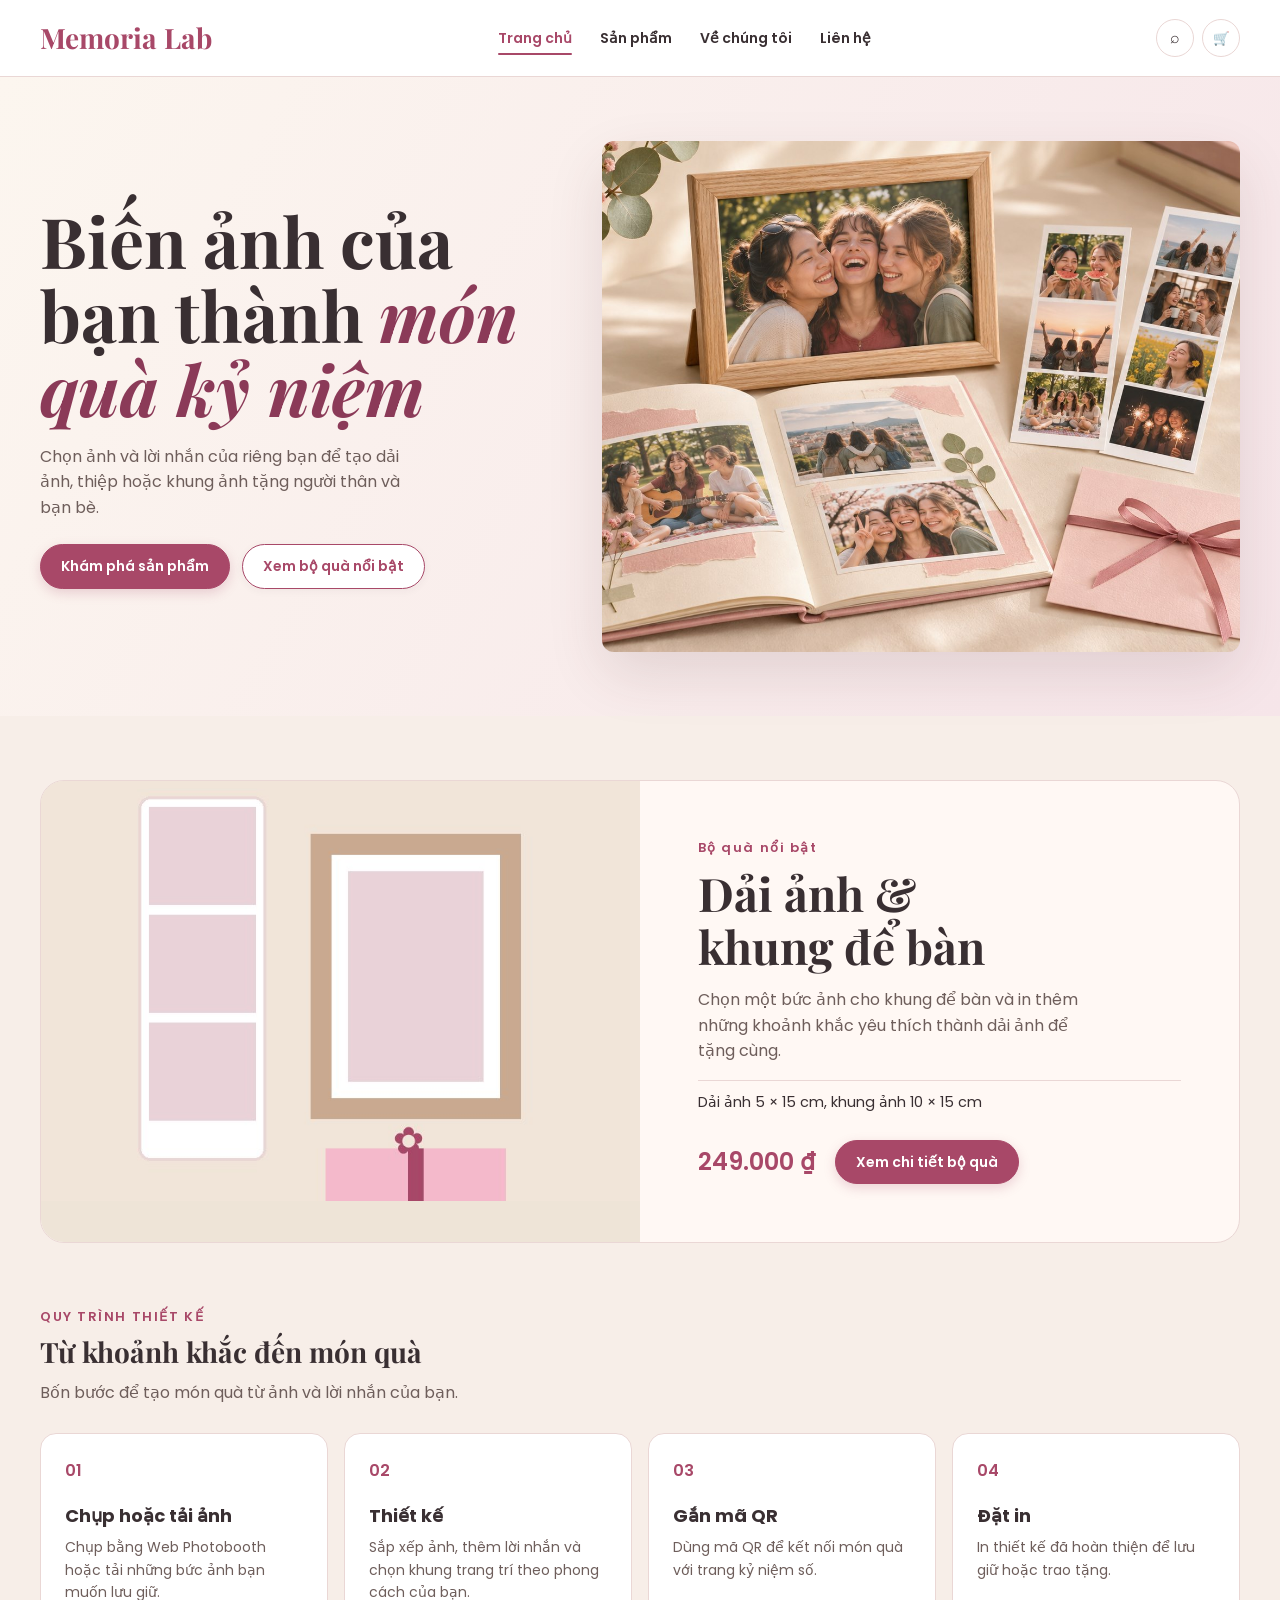
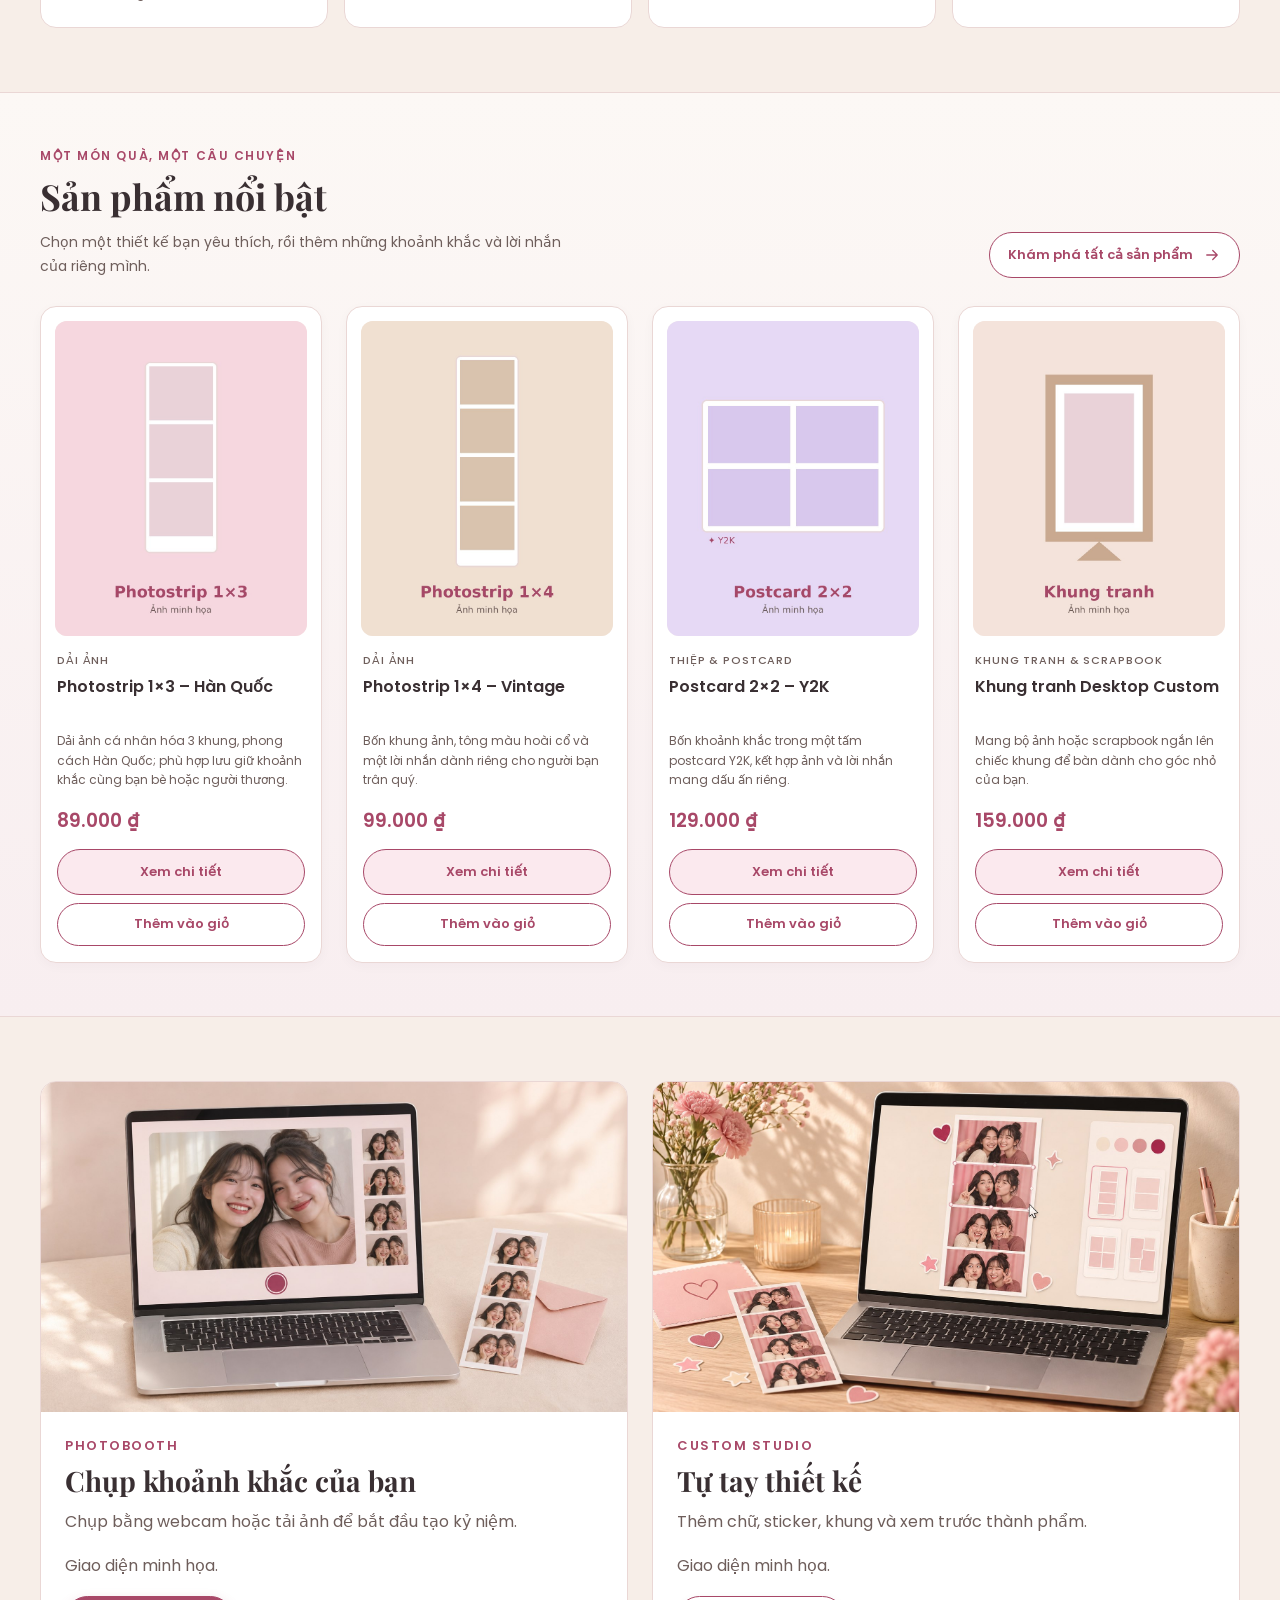
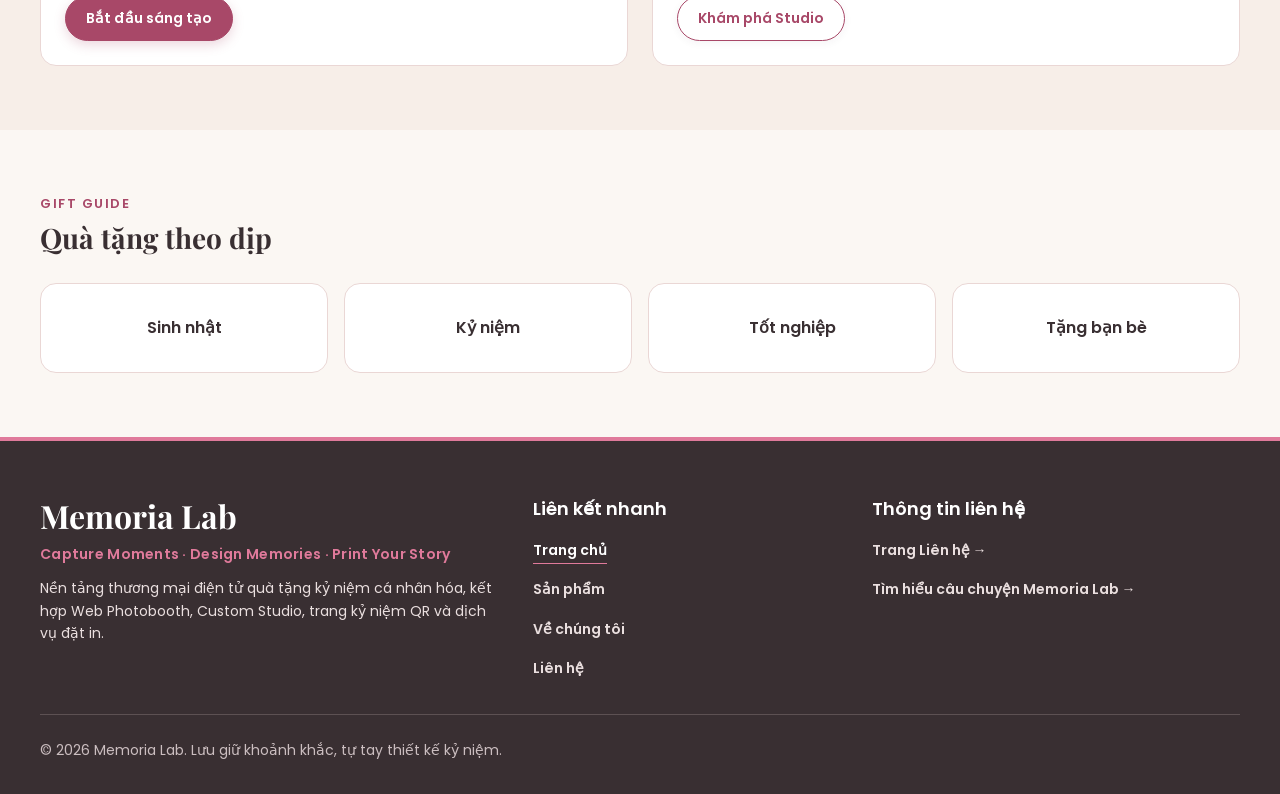
==== index.html @ 29ed0a40 "Cải tiến banner Trang chủ và giới thiệu bộ quà nổi bật" ====
<!DOCTYPE html>
<html lang="vi">
<head>
  <meta charset="UTF-8">
  <meta name="viewport" content="width=device-width, initial-scale=1.0">
  <title>Memoria Lab – Trang chủ</title>
  <link rel="stylesheet" href="css/style.css">
  <link rel="stylesheet" href="css/home.css">
  <script src="js/products.js" defer></script>
  <script src="js/cart.js" defer></script>
  <script src="js/cart-storage.js" defer></script>
  <script src="js/cart-ui.js" defer></script>
  <script src="js/render-products.js" defer></script>
</head>
<body>

  <!-- HEADER DÙNG CHUNG CHO 4 TRANG -->
  <header class="site-header">
    <div class="container site-header__inner">
      <a class="brand" href="index.html" aria-label="Memoria Lab - Trang chủ">
        <span class="brand__name">Memoria Lab</span>
      </a>

      <nav class="site-nav" aria-label="Điều hướng chính">
        <a class="nav-link nav-link--active" href="index.html">Trang chủ</a>
        <a class="nav-link" href="products.html">Sản phẩm</a>
        <a class="nav-link" href="about.html">Về chúng tôi</a>
        <a class="nav-link" href="contact.html">Liên hệ</a>
      </nav>

      <div class="header-actions" aria-label="Tiện ích">
        <a class="icon-button"
   href="products.html#product-search"
   aria-label="Tìm kiếm sản phẩm">⌕</a>
        <button class="icon-button" type="button" aria-label="Giỏ hàng">🛒</button>
      </div>
    </div>
  </header>

  <main>
    <!-- HERO -->
    <section class="hero home-hero" aria-labelledby="home-title">
      <div class="container hero__grid">
        <div class="hero__content">
          <h1 id="home-title">Biến ảnh của bạn thành <em>món quà kỷ niệm</em></h1>
          <p class="hero__text">
            Chọn ảnh và lời nhắn của riêng bạn để tạo dải ảnh, thiệp hoặc
            khung ảnh tặng người thân và bạn bè.
          </p>
          <div class="hero__actions">
            <a class="btn btn--primary" href="products.html">Khám phá sản phẩm</a>
            <a class="btn btn--secondary" href="#bo-qua-noi-bat">Xem bộ quà nổi bật</a>
          </div>
        </div>

        <div class="hero__image">
          <img
            class="home-hero-photo"
            src="images/hero-memoria.jpg"
            alt="Khung ảnh để bàn, dải ảnh và scrapbook lưu lại những khoảnh khắc cùng bạn bè"
            width="1672"
            height="941"
            fetchpriority="high"
            decoding="async"
          >
        </div>
      </div>
    </section>

    <section class="container home-spotlight" id="bo-qua-noi-bat"
             aria-labelledby="home-spotlight-title" data-spotlight-product="8">
      <div class="home-spotlight__content">
        <p class="eyebrow">Bộ quà nổi bật</p>
        <h2 id="home-spotlight-title">Dải ảnh &amp; khung để bàn</h2>
        <p class="home-spotlight__description">Chọn một bức ảnh cho khung để bàn và in thêm những khoảnh khắc yêu thích thành dải ảnh để tặng cùng.</p>
        <p class="home-spotlight__spec" data-spotlight-spec hidden></p>
        <div class="home-spotlight__actions">
          <p class="home-spotlight__price" data-spotlight-price hidden></p>
          <a class="btn btn--primary" href="product-detail.html?id=8">Xem chi tiết bộ quà</a>
        </div>
      </div>
      <div class="home-spotlight__visual">
        <img src="images/products/product-08.jpg" width="800" height="1000"
             alt="Minh họa bộ quà gồm một dải ảnh dọc và một khung ảnh để bàn"
             loading="lazy" decoding="async">
      </div>
    </section>

    <!-- HOW IT WORKS -->
    <section class="section" id="how-it-works">
      <div class="container">
        <div class="section-heading">
          <p class="eyebrow">QUY TRÌNH THIẾT KẾ</p>
          <h2>Từ khoảnh khắc đến món quà</h2>
          <p>Bốn bước để tạo món quà từ ảnh và lời nhắn của bạn.</p>
        </div>

        <div class="steps-grid">
          <article class="step-card">
            <span class="step-card__number">01</span>
            <h3>Chụp hoặc tải ảnh</h3>
            <p>Chụp bằng Web Photobooth hoặc tải những bức ảnh bạn muốn lưu giữ.</p>
          </article>
          <article class="step-card">
            <span class="step-card__number">02</span>
            <h3>Thiết kế</h3>
            <p>Sắp xếp ảnh, thêm lời nhắn và chọn khung trang trí theo phong cách của bạn.</p>
          </article>
          <article class="step-card">
            <span class="step-card__number">03</span>
            <h3>Gắn mã QR</h3>
            <p>Dùng mã QR để kết nối món quà với trang kỷ niệm số.</p>
          </article>
          <article class="step-card">
            <span class="step-card__number">04</span>
            <h3>Đặt in</h3>
            <p>In thiết kế đã hoàn thiện để lưu giữ hoặc trao tặng.</p>
          </article>
        </div>
      </div>
    </section>

    <!-- THUY: BAT DAU KHU VUC SAN PHAM NOI BAT -->
    <section class="section section--soft featured-products" id="featured-products"
             aria-labelledby="featured-products-title">
      <div class="container">
        <div class="featured-products__heading">
          <div class="featured-products__intro">
            <p class="featured-products__eyebrow">Một món quà, một câu chuyện</p>
            <h2 class="featured-products__title" id="featured-products-title">Sản phẩm nổi bật</h2>
            <p class="featured-products__description">
              Chọn một thiết kế bạn yêu thích, rồi thêm những khoảnh khắc
              và lời nhắn của riêng mình.
            </p>
          </div>
          <a class="featured-products__all" href="products.html">
            <span>Khám phá tất cả sản phẩm</span>
            <svg class="featured-products__arrow" width="18" height="18" viewBox="0 0 24 24" fill="none" aria-hidden="true" focusable="false">
                  <path d="M5 12h14m-6-6 6 6-6 6" stroke="currentColor" stroke-width="1.7" stroke-linecap="round" stroke-linejoin="round"></path>
                </svg>
          </a>
        </div>

        <div class="product-grid product-grid--featured featured-products__grid"
             id="featured-product-list" aria-live="polite">
          <p class="product-render-message">Đang tải sản phẩm nổi bật…</p>
        </div>
      </div>
    </section>
    <!-- THUY: KET THUC KHU VUC SAN PHAM NOI BAT -->

    <!-- PHOTOBOOTH / CUSTOM STUDIO -->
    <section class="section">
      <div class="container explore-grid">
        <article class="explore-card">
          <div class="explore-card__image">
  <img
    class="home-explore-photo"
    src="images/photobooth-preview.jpg"
    alt="Minh họa trải nghiệm chụp ảnh Photobooth"
    width="1600"
    height="900"
    loading="lazy"
    decoding="async"
  >
</div>
          <div class="explore-card__content">
            <p class="eyebrow">PHOTOBOOTH</p>
            <h2>Chụp khoảnh khắc của bạn</h2>
            <p>Chụp bằng webcam hoặc tải ảnh để bắt đầu tạo kỷ niệm.</p>
            <p>Giao diện minh họa.</p>
            <a class="btn btn--primary" aria-disabled="true">Bắt đầu sáng tạo</a>
          </div>
        </article>

        <article class="explore-card">
          <div class="explore-card__image">
  <img
    class="home-explore-photo"
    src="images/studio-preview.jpg"
    alt="Minh họa thiết kế quà tặng trong Custom Studio"
    width="1600"
    height="900"
    loading="lazy"
    decoding="async"
  >
</div>
          <div class="explore-card__content">
            <p class="eyebrow">CUSTOM STUDIO</p>
            <h2>Tự tay thiết kế</h2>
            <p>Thêm chữ, sticker, khung và xem trước thành phẩm.</p>
            <p>Giao diện minh họa.</p>
            <a class="btn btn--secondary" aria-disabled="true">Khám phá Studio</a>
          </div>
        </article>
      </div>
    </section>

    <!-- QUÀ TẶNG THEO DỊP -->
    <section class="section section--soft">
      <div class="container">
        <div class="section-heading">
          <p class="eyebrow">GIFT GUIDE</p>
          <h2>Quà tặng theo dịp</h2>
        </div>
        <div class="occasion-grid">
          <a class="occasion-card" href="products.html">Sinh nhật</a>
          <a class="occasion-card" href="products.html">Kỷ niệm</a>
          <a class="occasion-card" href="products.html">Tốt nghiệp</a>
          <a class="occasion-card" href="products.html">Tặng bạn bè</a>
        </div>
      </div>
    </section>
  </main>

  <!-- FOOTER DO YẾN HOÀN THIỆN THEO ĐÚNG MỤC 2.4, 3.1, 3.5 & 4 TRONG ĐẶC TẢ PDF -->
  <footer class="site-footer">
    <div class="container">
      <!-- Bố cục 3 cột trên Desktop -> 2 cột trên Tablet -> 1 cột xếp dọc trên Mobile -->
      <div class="site-footer__inner">
        <!-- Nhóm 1: Logo (về index.html), Tagline & Giới thiệu ngắn -->
        <div class="site-footer__brand">
          <a class="brand brand--footer" href="index.html" aria-label="Memoria Lab - Quay về trang chủ">
            Memoria Lab
          </a>
          <p class="site-footer__tagline">
            Capture Moments · Design Memories · Print Your Story
          </p>
          <p class="site-footer__desc">
            Nền tảng thương mại điện tử quà tặng kỷ niệm cá nhân hóa, kết hợp
            Web Photobooth, Custom Studio, trang kỷ niệm QR và dịch vụ đặt in.
          </p>
        </div>

        <!-- Nhóm 2: Liên kết nhanh (Mục 2.4, 3.1 & 3.5: trỏ đúng 4 file HTML trong repository) -->
        <div class="site-footer__nav">
          <h3 class="site-footer__title">Liên kết nhanh</h3>
          <nav class="footer-links" aria-label="Liên kết chân trang">
            <a class="footer-link footer-link--active" href="index.html">Trang chủ</a>
            <a class="footer-link" href="products.html">Sản phẩm</a>
            <a class="footer-link" href="about.html">Về chúng tôi</a>
            <a class="footer-link" href="contact.html">Liên hệ</a>
          </nav>
        </div>

        <!-- Nhóm 3: Thông tin liên hệ & Mạng xã hội (Mục 2.4 & 3.4: chỉ điền sau khi nhóm xác nhận) -->
        <div class="site-footer__contact">
          <h3 class="site-footer__title">Thông tin liên hệ</h3>
          <a class="footer-link" href="contact.html">Trang Liên hệ →</a>
          <div class="footer-meta">
            <a class="footer-link" href="about.html">Tìm hiểu câu chuyện Memoria Lab →</a>
          </div>
        </div>
      </div>

      <!-- Dòng bản quyền dưới cùng -->
      <div class="site-footer__bottom">
        <p class="site-footer__copyright">
          © 2026 Memoria Lab. Lưu giữ khoảnh khắc, tự tay thiết kế kỷ niệm.
        </p>
      </div>
    </div>
  </footer>

</body>
</html>
---- css/style.css ----
@import url('https://fonts.googleapis.com/css2?family=Playfair+Display:wght@600;700&family=Poppins:wght@400;500;600&display=swap');

:root {
  --primary: #E07A9B;
  --accent: #A84868;
  --lavender: #C6A5E8;
  --background: #F7EEE8;
  --surface: #FFFFFF;
  --text: #392F32;
  --muted: #6E5E5B;
  --border: #EAD7D5;
  --radius-card: 16px;
  --radius-image: 12px;
  --radius-button: 999px;
}

* {
  box-sizing: border-box;
}

html {
  scroll-behavior: smooth;
}

body {
  margin: 0;
  color: var(--text);
  background: var(--background);
  font-family: "Poppins", Arial, sans-serif;
  line-height: 1.6;
}

img {
  max-width: 100%;
  display: block;
}

a {
  color: inherit;
  text-decoration: none;
}

button,
a {
  -webkit-tap-highlight-color: transparent;
}

.container {
  width: min(1200px, calc(100% - 64px));
  margin-inline: auto;
}

/* HEADER */
.site-header {
  background: var(--surface);
  border-bottom: 1px solid var(--border);
  position: sticky;
  top: 0;
  z-index: 10;
}

.site-header__inner {
  min-height: 76px;
  display: flex;
  align-items: center;
  justify-content: space-between;
  gap: 24px;
}

.brand {
  font-family: "Playfair Display", Georgia, serif;
  font-size: 28px;
  font-weight: 700;
  color: var(--accent);
  white-space: nowrap;
}

.site-nav {
  display: flex;
  align-items: center;
  gap: 28px;
}

.nav-link {
  font-size: 14px;
  font-weight: 600;
  color: var(--text);
  transition: color .2s ease;
}

.nav-link:hover,
.nav-link--active {
  color: var(--accent);
}

.nav-link:focus-visible,
.text-link:focus-visible,
.btn:focus-visible {
  outline: 3px solid var(--lavender);
  outline-offset: 3px;
}

.header-actions {
  display: flex;
  gap: 8px;
}

.icon-button {
  width: 38px;
  height: 38px;
  border: 1px solid var(--border);
  border-radius: 50%;
  background: var(--surface);
  cursor: pointer;
}

/* HERO */
.hero {
  padding: 64px 0;
}

.hero__grid {
  display: grid;
  grid-template-columns: minmax(0, 9fr) minmax(0, 11fr);
  align-items: center;
  gap: 32px;
}

.eyebrow {
  margin: 0 0 8px;
  color: var(--accent);
  font-size: 13px;
  font-weight: 600;
  letter-spacing: .12em;
}

h1,
h2 {
  font-family: "Playfair Display", Georgia, serif;
  color: var(--text);
  line-height: 1.15;
}

h1 {
  margin: 0 0 20px;
  font-size: 42px;
}

h2 {
  margin: 0 0 12px;
  font-size: 28px;
}

h3 {
  margin: 0;
  font-size: 18px;
  line-height: 1.35;
}

.hero__text {
  max-width: 560px;
  margin: 0 0 24px;
  color: var(--muted);
  font-size: 16px;
}

.hero__actions {
  display: flex;
  flex-wrap: wrap;
  gap: 12px;
}

.btn {
  display: inline-flex;
  align-items: center;
  justify-content: center;
  min-height: 44px;
  padding: 10px 20px;
  border-radius: var(--radius-button);
  font-size: 14px;
  font-weight: 600;
  transition: transform .2s ease, background .2s ease;
}

.btn:hover {
  transform: translateY(-1px);
}

.btn--primary {
  background: var(--primary);
  color: #fff;
}

.btn--primary:hover {
  background: var(--accent);
}

.btn--secondary {
  background: var(--surface);
  border: 1px solid var(--primary);
  color: var(--accent);
}

.hero__image {
  min-height: 390px;
}

.image-placeholder,
.explore-card__image,
.product-slot__image {
  display: flex;
  align-items: center;
  justify-content: center;
  text-align: center;
  background: #f2d9df;
  color: var(--accent);
  border-radius: var(--radius-image);
}

.image-placeholder {
  height: 100%;
  min-height: 390px;
  flex-direction: column;
  gap: 6px;
}

.image-placeholder small {
  font-size: 12px;
}

/* SECTIONS */
.section {
  padding: 64px 0;
}

.section--soft {
  background: rgba(255, 255, 255, .48);
}

.section-heading {
  margin-bottom: 28px;
}

.section-heading p:last-child {
  margin: 0;
  color: var(--muted);
}

.section-heading--row {
  display: flex;
  justify-content: space-between;
  align-items: end;
  gap: 20px;
}

.text-link {
  color: var(--accent);
  font-size: 14px;
  font-weight: 600;
}

/* HOW IT WORKS */
.steps-grid {
  display: grid;
  grid-template-columns: repeat(4, 1fr);
  gap: 16px;
}

.step-card {
  padding: 24px;
  background: var(--surface);
  border: 1px solid var(--border);
  border-radius: var(--radius-card);
}

.step-card__number {
  display: inline-block;
  margin-bottom: 20px;
  color: var(--accent);
  font-weight: 600;
}

.step-card p {
  margin: 8px 0 0;
  color: var(--muted);
  font-size: 14px;
}

/* PRODUCT PLACEHOLDERS */
.product-grid {
  display: grid;
  gap: 16px;
}

.product-grid--featured {
  grid-template-columns: repeat(4, 1fr);
}

.product-slot {
  padding: 12px;
  background: var(--surface);
  border: 1px solid var(--border);
  border-radius: var(--radius-card);
}

.product-slot__image {
  aspect-ratio: 4 / 5;
  margin-bottom: 12px;
}

.product-slot h3 {
  font-size: 16px;
  min-height: 44px;
}

.product-slot p {
  margin: 8px 0 0;
  color: var(--accent);
  font-weight: 600;
}

/* PHOTOBOOTH / STUDIO */
.explore-grid {
  display: grid;
  grid-template-columns: repeat(2, 1fr);
  gap: 24px;
}

.explore-card {
  overflow: hidden;
  background: var(--surface);
  border: 1px solid var(--border);
  border-radius: var(--radius-card);
}

.explore-card__image {
  aspect-ratio: 16 / 9;
  border-radius: 0;
}

.explore-card__content {
  padding: 24px;
}

.explore-card__content p:not(.eyebrow) {
  color: var(--muted);
  margin: 0 0 18px;
}

/* OCCASIONS */
.occasion-grid {
  display: grid;
  grid-template-columns: repeat(4, 1fr);
  gap: 16px;
}

.occasion-card {
  min-height: 90px;
  display: flex;
  align-items: center;
  justify-content: center;
  padding: 16px;
  background: var(--surface);
  border: 1px solid var(--border);
  border-radius: var(--radius-card);
  font-weight: 600;
  transition: transform .2s ease, border-color .2s ease;
}

.occasion-card:hover {
  transform: translateY(-2px);
  border-color: var(--primary);
}

/* FOOTER (PHẦN CỦA YẾN: CHỮ, KHOẢNG CÁCH, BỐ CỤC VÀ TRẠNG THÁI LIÊN KẾT) */
.site-footer {
  padding: 56px 0 32px;
  background: var(--text);
  color: #fff;
  border-top: 4px solid var(--primary);
}

.site-footer__inner {
  display: grid;
  grid-template-columns: 1.5fr 1fr 1.2fr;
  gap: 32px;
  padding-bottom: 32px;
  border-bottom: 1px solid rgba(234, 215, 213, 0.2);
}

.brand--footer {
  display: inline-block;
  color: #fff;
  font-size: 32px;
  line-height: 1.2;
  margin-bottom: 8px;
  transition: color .2s ease;
}

.brand--footer:hover {
  color: var(--primary);
}

.brand--footer:focus-visible {
  outline: 3px solid var(--lavender);
  outline-offset: 4px;
  border-radius: 4px;
}

.site-footer__tagline {
  margin: 0 0 12px;
  color: var(--primary);
  font-size: 14px;
  font-weight: 600;
  letter-spacing: 0.02em;
}

.site-footer__desc,
.site-footer__text {
  margin: 0;
  color: #eadfdf;
  font-size: 14px;
  line-height: 1.6;
}

.site-footer__title {
  margin: 0 0 16px;
  font-family: "Poppins", Arial, sans-serif;
  font-size: 18px;
  font-weight: 600;
  color: #fff;
}

.footer-links {
  display: flex;
  flex-direction: column;
  gap: 12px;
}

.footer-meta {
  margin-top: 12px;
}

.footer-link {
  display: inline-flex;
  align-items: center;
  width: fit-content;
  font-size: 14px;
  font-weight: 600;
  color: #eadfdf;
  padding: 2px 0;
  border-bottom: 1px solid transparent;
  transition: color .2s ease, transform .2s ease, border-color .2s ease;
}

.footer-link:hover {
  color: var(--primary);
  border-bottom-color: var(--primary);
  transform: translateX(4px);
}

.footer-link:active {
  color: var(--lavender);
}

.footer-link--active {
  color: #fff;
  border-bottom-color: var(--primary);
}

.footer-link:focus-visible {
  outline: 3px solid var(--lavender);
  outline-offset: 3px;
  border-radius: 4px;
}

.site-footer__bottom {
  display: flex;
  align-items: center;
  justify-content: space-between;
  flex-wrap: wrap;
  gap: 16px;
  padding-top: 24px;
}

.site-footer__copyright {
  margin: 0;
  color: #cbbec0;
  font-size: 14px;
}

.site-footer__quick {
  display: flex;
  flex-wrap: wrap;
  gap: 24px;
}

/* TABLET (768px - 1023px: Footer 2 cột theo Mục 4 PDF) */
@media (max-width: 1023px) {
  .container {
    width: min(100% - 48px, 1200px);
  }

  .site-header__inner {
    min-height: 68px;
  }

  .site-nav {
    gap: 16px;
  }

  .hero {
    padding: 48px 0;
  }

  .hero__grid {
    grid-template-columns: 1fr 1fr;
    gap: 24px;
  }

  h1 {
    font-size: 34px;
  }

  .steps-grid,
  .product-grid--featured,
  .occasion-grid {
    grid-template-columns: repeat(2, 1fr);
  }

  .section {
    padding: 48px 0;
  }

  .site-footer {
    padding: 48px 0 24px;
  }

  .site-footer__inner {
    grid-template-columns: repeat(2, 1fr);
    gap: 24px;
  }

  .site-footer__brand {
    grid-column: 1 / -1;
  }
}

/* MOBILE (<= 767px: Footer 1 cột, các nhóm xếp dọc theo Mục 4 PDF) */
@media (max-width: 767px) {
  .container {
    width: calc(100% - 32px);
  }

  .site-header__inner {
    min-height: 60px;
    flex-wrap: wrap;
    gap: 0 12px;
    padding-top: 8px;
  }

  .brand {
    font-size: 24px;
  }

  /* TH-20 (VHuy): hiện menu thành một hàng riêng dưới logo thay vì ẩn */
  .site-nav {
    order: 3;
    width: 100%;
    flex-wrap: wrap;
    justify-content: space-between;
    gap: 0 8px;
  }

  .nav-link {
    display: flex;
    align-items: center;
    min-height: 44px;
    font-size: 13px;
  }

  /* TH-20 (VHuy): header mobile cao hơn, chừa chỗ khi mở liên kết index.html#how-it-works */
  #how-it-works {
    scroll-margin-top: 100px;
  }

  .header-actions {
    margin-left: auto;
  }

  .hero {
    padding: 36px 0;
  }

  .hero__grid {
    grid-template-columns: 1fr;
  }

  .hero__content {
    order: 1;
  }

  .hero__image {
    order: 2;
    min-height: 260px;
  }

  .image-placeholder {
    min-height: 260px;
  }

  h1 {
    font-size: 28px;
  }

  h2 {
    font-size: 24px;
  }

  .hero__text {
    font-size: 14px;
  }

  .hero__actions {
    display: grid;
    grid-template-columns: 1fr;
  }

  .btn {
    width: 100%;
  }

  .section {
    padding: 36px 0;
  }

  .section-heading--row {
    align-items: start;
    flex-direction: column;
  }

  .steps-grid,
  .product-grid--featured,
  .explore-grid,
  .occasion-grid {
    grid-template-columns: 1fr;
  }

  .product-slot__image {
    aspect-ratio: 4 / 5;
  }

  .site-footer {
    padding: 32px 0 24px;
  }

  .site-footer__inner {
    grid-template-columns: 1fr;
    gap: 24px;
    padding-bottom: 24px;
  }

  .brand--footer {
    font-size: 24px;
  }

  .site-footer__title {
    font-size: 16px;
    margin-bottom: 12px;
  }

  .footer-link {
    min-height: 44px;
    font-size: 13px;
  }

  .site-footer__copyright {
    font-size: 12px;
  }

  .site-footer__bottom {
    flex-direction: column;
    align-items: flex-start;
    gap: 12px;
  }
}

/* THuy - Bo sung vao cuoi css/style.css, sau CSS nen cua nhom. */
.featured-products {
  --featured-accent: var(--accent, #a84868);
  --featured-border: var(--border, #ead7d5);
  --featured-muted: var(--muted, #6e5e5b);
  padding-block: clamp(40px, 4.2vw, 64px);
  color: var(--text, #392f32);
  background: linear-gradient(180deg, #fcf8f5 0%, #f8eef0 100%);
  border-block: 1px solid var(--featured-border);
  scroll-margin-top: 88px;
}

.featured-products .featured-products__heading {
  display: flex;
  justify-content: space-between;
  align-items: flex-end;
  gap: 24px;
  margin-bottom: 28px;
}

.featured-products .featured-products__intro {
  max-width: 640px;
  min-width: 0;
}

.featured-products .featured-products__eyebrow {
  margin: 0 0 10px;
  color: var(--featured-accent);
  font-size: 12px;
  font-weight: 600;
  letter-spacing: 0.13em;
  line-height: 1.5;
  text-transform: uppercase;
}

.featured-products .featured-products__title {
  margin: 0;
  font-family: "Playfair Display", Georgia, serif;
  font-size: clamp(28px, 2.8vw, 40px);
  line-height: 1.22;
  overflow-wrap: anywhere;
}

.featured-products .featured-products__description {
  max-width: 58ch;
  margin: 12px 0 0;
  color: var(--featured-muted);
  font-size: 14px;
  line-height: 1.7;
}

.featured-products .featured-products__all {
  display: inline-flex;
  flex-shrink: 0;
  align-items: center;
  justify-content: center;
  gap: 10px;
  min-height: 46px;
  padding: 10px 18px;
  border: 1px solid var(--featured-border);
  border-radius: var(--radius-button, 999px);
  background: var(--surface, #fff);
  color: var(--featured-accent);
  font-size: 13px;
  font-weight: 600;
  text-decoration: none;
  transition: background-color 180ms ease, border-color 180ms ease;
}

.featured-products .featured-products__all:hover {
  border-color: var(--featured-accent);
  background: #fbe9ee;
}

/* Grid quan ly so cot; minmax(0, 1fr) cho phep noi dung dai xuong dong. */
.featured-products .featured-products__grid {
  display: grid;
  grid-template-columns: repeat(4, minmax(0, 1fr));
  gap: 24px;
  align-items: stretch;
}

.featured-products .product-card {
  display: flex;
  flex-direction: column;
  min-width: 0;
  padding: 14px;
  border: 1px solid var(--featured-border);
  border-radius: var(--radius-card, 16px);
  background: var(--surface, #fff);
  box-shadow: 0 3px 12px rgb(57 47 50 / 3%);
  transition: transform 200ms ease, border-color 200ms ease, box-shadow 200ms ease;
}

.featured-products .product-card:hover {
  transform: translateY(-3px);
  border-color: var(--primary, #e07a9b);
  box-shadow: 0 12px 28px rgb(57 47 50 / 9%);
}

.featured-products .product-card:focus-within {
  border-color: var(--featured-accent);
  box-shadow: 0 8px 24px rgb(57 47 50 / 8%);
}

.featured-products .product-card__img-box {
  flex-shrink: 0;
  overflow: hidden;
  aspect-ratio: 4 / 5;
  border-radius: var(--radius-image, 12px);
  background: #f7eee8;
}

.featured-products .product-card__image {
  display: block;
  width: 100%;
  height: 100%;
  object-fit: contain;
  transition: transform 240ms ease;
}

.featured-products .product-card:hover .product-card__image {
  transform: scale(1.025);
}

/* Flexbox giu gia va nut o cuoi the, khong cat ten san pham. */
.featured-products .product-card__body {
  display: flex;
  flex: 1;
  flex-direction: column;
  min-width: 0;
  padding: 16px 2px 2px;
}

.featured-products .product-card__category {
  margin: 0 0 6px;
  color: var(--featured-muted);
  font-size: 11px;
  font-weight: 500;
  letter-spacing: 0.08em;
  line-height: 1.6;
  text-transform: uppercase;
}

.featured-products .product-card__title {
  min-height: 2.8em;
  margin: 0;
  color: var(--text, #392f32);
  font-size: 16px;
  font-weight: 600;
  line-height: 1.4;
  overflow-wrap: anywhere;
}

.featured-products .product-card__summary {
  margin: 10px 0 0;
  color: var(--featured-muted);
  font-size: 12px;
  line-height: 1.65;
  overflow-wrap: anywhere;
}

.featured-products .product-card__purchase {
  margin-top: auto;
  padding-top: 18px;
}

.featured-products .product-card__price {
  margin: 0 0 14px;
  color: var(--featured-accent);
  font-size: 19px;
  font-weight: 600;
  line-height: 1.4;
  white-space: nowrap;
  font-variant-numeric: tabular-nums;
}

.featured-products .product-card__btn {
  display: flex;
  align-items: center;
  justify-content: center;
  gap: 8px;
  width: 100%;
  min-height: 46px;
  padding: 10px 12px;
  border: 1px solid var(--primary, #e07a9b);
  border-radius: var(--radius-button, 999px);
  background: #fbe9ee;
  color: var(--featured-accent);
  font-size: 13px;
  font-weight: 600;
  line-height: 1.5;
  text-align: center;
  text-decoration: none;
  overflow-wrap: anywhere;
  transition: background-color 180ms ease, color 180ms ease, border-color 180ms ease;
}

.featured-products .product-card__btn:hover {
  transform: none;
  border-color: var(--featured-accent);
  background: var(--featured-accent);
  color: #fff;
}

.featured-products .featured-products__all:focus-visible,
.featured-products .product-card__btn:focus-visible {
  outline: 3px solid var(--featured-accent);
  outline-offset: 4px;
}

.featured-products .featured-products__arrow {
  flex-shrink: 0;
  transition: transform 180ms ease;
}

.featured-products .featured-products__all:hover .featured-products__arrow,
.featured-products .product-card__btn:hover .featured-products__arrow {
  transform: translateX(3px);
}

.featured-products .featured-products__note {
  margin: 22px 0 0;
  color: var(--featured-muted);
  font-size: 12px;
  line-height: 1.6;
}

/* Moc cuon cua cac the danh sach duoc lien ket tu trang chu. */
#product-01,
#product-02,
#product-03,
#product-04 {
  scroll-margin-top: 88px;
}

@media (max-width: 1023px) {
  .featured-products .featured-products__grid {
    grid-template-columns: repeat(2, minmax(0, 1fr));
    gap: 20px;
  }

  .featured-products .featured-products__heading {
    flex-wrap: wrap;
    align-items: flex-start;
    gap: 18px;
  }
}

@media (max-width: 767px) {
  .featured-products .featured-products__grid {
    grid-template-columns: minmax(0, 1fr);
    gap: 20px;
  }

  .featured-products .featured-products__all {
    width: 100%;
  }

  .featured-products .product-card {
    padding: 14px;
  }

  .featured-products .product-card__title {
    min-height: 0;
    font-size: 17px;
  }

  .featured-products .product-card__summary {
    font-size: 13px;
  }
}

@media (prefers-reduced-motion: reduce) {
  .featured-products .product-card,
  .featured-products .product-card__image,
  .featured-products .product-card__btn,
  .featured-products .featured-products__all,
  .featured-products .featured-products__arrow {
    transition: none;
  }

  .featured-products .product-card:hover,
  .featured-products .product-card:hover .product-card__image,
  .featured-products .featured-products__all:hover .featured-products__arrow,
  .featured-products .product-card__btn:hover .featured-products__arrow {
    transform: none;
  }
}


/* ==========================================================================
   BỔ SUNG CSS CẢI THIỆN UX (ER-01, ER-02, ER-03)
   Dán vào cuối file css/style.css
   ========================================================================== */

/* --------------------------------------------------------------------------
   ER-01: MENU ĐIỀU HƯỚNG & NÚT ICON (TÌM KIẾM, GIỎ HÀNG)
   - Bổ sung gạch chân chuyển động (scaleX) cho .nav-link, không làm xê dịch bố cục
   - Bổ sung trạng thái hover, active và focus-visible rõ ràng cho .icon-button
   -------------------------------------------------------------------------- */
.nav-link {
  position: relative;
  padding-block: 6px;
  border-radius: 6px;
  transition: color 200ms ease, background-color 200ms ease;
}

.nav-link::after {
  content: "";
  position: absolute;
  left: 0;
  right: 0;
  bottom: 0;
  height: 2.5px;
  border-radius: 999px;
  background-color: var(--accent);
  transform: scaleX(0);
  transform-origin: center;
  transition: transform 220ms ease;
}

.nav-link:hover,
.nav-link:focus-visible,
.nav-link--active {
  color: var(--accent);
}

.nav-link:hover::after,
.nav-link:focus-visible::after,
.nav-link--active::after {
  transform: scaleX(1);
}

.nav-link:focus-visible {
  outline: 3px solid var(--accent);
  outline-offset: 4px;
  background-color: rgba(224, 122, 155, 0.14);
}

.icon-button {
  display: inline-flex;
  align-items: center;
  justify-content: center;
  color: var(--text);
  transition:
    background-color 200ms ease,
    border-color 200ms ease,
    color 200ms ease,
    transform 200ms ease,
    box-shadow 200ms ease;
}

.icon-button:hover {
  background-color: #fbe9ee;
  border-color: var(--accent);
  color: var(--accent);
  transform: translateY(-2px);
  box-shadow: 0 4px 12px rgba(168, 72, 104, 0.18);
}

.icon-button:active {
  transform: translateY(0);
  background-color: #f4d5df;
  box-shadow: 0 2px 6px rgba(168, 72, 104, 0.12);
}

.icon-button:focus-visible {
  outline: 3px solid var(--accent);
  outline-offset: 3px;
  background-color: #fbe9ee;
  border-color: var(--accent);
  color: var(--accent);
}

/* --------------------------------------------------------------------------
   ER-02: BANNER CHÍNH / CÁC NÚT CTA (.btn, .btn--primary, .btn--secondary)
   - Tăng độ tương phản chữ/nền chuẩn WCAG AA (>= 4.5:1)
   - Đồng bộ biên độ nâng (-2px), đổ bóng và chuyển màu rõ nét khi hover/focus
   -------------------------------------------------------------------------- */
.btn {
  border: 1.5px solid transparent;
  transition:
    background-color 220ms ease,
    border-color 220ms ease,
    color 220ms ease,
    transform 220ms ease,
    box-shadow 220ms ease;
}

.btn:hover {
  transform: translateY(-2px);
}

.btn:active {
  transform: translateY(0);
}

.btn:focus-visible {
  outline: 3px solid var(--accent);
  outline-offset: 4px;
}

/* Nút 'Khám phá sản phẩm' */
.btn--primary {
  background-color: var(--accent);
  border-color: var(--accent);
  color: #ffffff;
  box-shadow: 0 4px 12px rgba(168, 72, 104, 0.22);
}

.btn--primary:hover {
  background-color: #7d2e49;
  border-color: #7d2e49;
  color: #ffffff;
  box-shadow: 0 8px 20px rgba(125, 46, 73, 0.32);
}

.btn--primary:active {
  background-color: #66233b;
  border-color: #66233b;
  box-shadow: 0 3px 8px rgba(125, 46, 73, 0.24);
}

/* Nút 'Về Memoria Lab' */
.btn--secondary {
  background-color: var(--surface);
  border-color: var(--accent);
  color: var(--accent);
  box-shadow: 0 2px 8px rgba(57, 47, 50, 0.05);
}

.btn--secondary:hover {
  background-color: var(--accent);
  border-color: var(--accent);
  color: #ffffff;
  box-shadow: 0 8px 20px rgba(168, 72, 104, 0.26);
}

.btn--secondary:active {
  background-color: #7d2e49;
  border-color: #7d2e49;
  color: #ffffff;
}

/* --------------------------------------------------------------------------
   ER-03: NÚT & LIÊN KẾT XEM CHI TIẾT (.text-link, .product-card__btn, .featured-products__all)
   - Bổ sung hiệu ứng hover/focus nổi bật, đồng bộ với hệ thống nút CTA
   -------------------------------------------------------------------------- */
.text-link {
  position: relative;
  display: inline-flex;
  align-items: center;
  gap: 6px;
  padding-block: 4px;
  border-radius: 4px;
  color: var(--accent);
  transition: color 200ms ease, transform 200ms ease;
}

.text-link::after {
  content: "";
  position: absolute;
  left: 0;
  right: 0;
  bottom: 0;
  height: 2px;
  border-radius: 999px;
  background-color: currentColor;
  transform: scaleX(0);
  transform-origin: left;
  transition: transform 220ms ease;
}

.text-link:hover,
.text-link:focus-visible {
  color: #7d2e49;
}

.text-link:hover::after,
.text-link:focus-visible::after {
  transform: scaleX(1);
}

.text-link:focus-visible {
  outline: 3px solid var(--accent);
  outline-offset: 4px;
}

/* Nút 'Xem chi tiết sản phẩm' trong thẻ sản phẩm & nút 'Xem tất cả' */
.featured-products .product-card__btn,
.featured-products .featured-products__all {
  border: 1.5px solid var(--featured-accent);
  transition:
    background-color 200ms ease,
    border-color 200ms ease,
    color 200ms ease,
    transform 200ms ease,
    box-shadow 200ms ease;
}

.featured-products .product-card__btn:hover,
.featured-products .featured-products__all:hover {
  transform: translateY(-2px);
  background-color: var(--featured-accent);
  border-color: var(--featured-accent);
  color: #ffffff;
  box-shadow: 0 6px 16px rgba(168, 72, 104, 0.28);
}

.featured-products .product-card__btn:active,
.featured-products .featured-products__all:active {
  transform: translateY(0);
  background-color: #7d2e49;
  border-color: #7d2e49;
  color: #ffffff;
  box-shadow: 0 2px 8px rgba(125, 46, 73, 0.22);
}

.featured-products .product-card__btn:focus-visible,
.featured-products .featured-products__all:focus-visible {
  outline: 3px solid var(--text);
  outline-offset: 3px;
  background-color: var(--featured-accent);
  border-color: var(--featured-accent);
  color: #ffffff;
}

.featured-products .featured-products__all:hover .featured-products__arrow,
.featured-products .product-card__btn:hover .featured-products__arrow,
.featured-products .featured-products__all:focus-visible .featured-products__arrow,
.featured-products .product-card__btn:focus-visible .featured-products__arrow {
  transform: translateX(4px);
}

/* --------------------------------------------------------------------------
   TỐI ƯU HIỂN THỊ MOBILE & HỖ TRỢ GIẢM CHUYỂN ĐỘNG (ACCESSIBILITY)
   -------------------------------------------------------------------------- */
@media (max-width: 767px) {
  .nav-link::after {
    bottom: 6px;
  }
}

@media (prefers-reduced-motion: reduce) {
  .nav-link,
  .nav-link::after,
  .icon-button,
  .btn,
  .text-link,
  .text-link::after,
  .featured-products .product-card__btn,
  .featured-products .featured-products__all {
    transition: none;
  }

  .icon-button:hover,
  .btn:hover,
  .featured-products .product-card__btn:hover,
  .featured-products .featured-products__all:hover {
    transform: none;
  }
}
/* Ảnh banner và khu vực khám phá trên trang chủ */
.hero .hero__image {
  min-height: 0;
}

.home-hero-photo,
.home-explore-photo {
  display: block;
  width: 100%;
  height: auto;
  aspect-ratio: 16 / 9;
  object-fit: cover;
  object-position: center;
}

.home-hero-photo {
  border-radius: var(--radius-image);
}


/* Nút thêm giỏ cho các thẻ sản phẩm nổi bật được render bằng JavaScript. */
.featured-products .product-card__add-btn {
  display: flex; align-items: center; justify-content: center; width: 100%;
  min-height: 42px; margin-top: 8px; padding: 10px 12px;
  border: 1px solid var(--featured-accent, var(--accent));
  border-radius: var(--radius-button, 999px); background: var(--surface, #fff);
  color: var(--featured-accent, var(--accent)); font: inherit; font-size: 13px;
  font-weight: 600; cursor: pointer;
}
.featured-products .product-card__add-btn:hover {
  background: var(--featured-accent, var(--accent)); color: #fff;
}
.featured-products .product-card__add-btn:focus-visible {
  outline: 3px solid var(--featured-accent, var(--accent)); outline-offset: 3px;
}
.featured-products .product-card__title { overflow-wrap: anywhere; }

.product-card__image-link {
  display: block;
}

.product-card__title-link:hover,
.product-card__title-link:focus-visible {
  color: var(--accent);
  text-decoration: underline;
}

.product-card__image-link:focus-visible {
  outline: 2px solid var(--accent);
  outline-offset: 2px;
}

.product-card__cart-status {
  flex-basis: 100%;
  margin: 8px 0 0;
  color: var(--accent);
  font-size: 0.8125rem;
}

.header-actions .icon-button {
  position: relative;
}

.cart-badge {
  position: absolute;
  top: -5px;
  right: -5px;
  min-width: 19px;
  height: 19px;
  padding: 0 5px;
  border-radius: var(--radius-button);
  background-color: var(--accent);
  color: #ffffff;
  font-size: 11px;
  font-weight: 600;
  display: inline-flex;
  align-items: center;
  justify-content: center;
  line-height: 1;
  box-shadow: 0 2px 6px rgba(168, 72, 104, 0.28);
}

.cart-badge[hidden] {
  display: none !important;
}
---- css/home.css ----
.home-hero {
  padding-block: clamp(36px, 5vw, 72px);
  background: linear-gradient(120deg, #fcf6ef, #f6e5e9);
}

.home-hero .hero__grid {
  grid-template-columns: minmax(0, 4fr) minmax(0, 5fr);
  gap: clamp(24px, 4vw, 58px);
}

.home-hero h1 {
  margin-bottom: 18px;
  font-size: clamp(2.75rem, 5.45vw, 5rem);
  line-height: 1.06;
  text-wrap: balance;
}

.home-hero h1 em {
  color: #8b3a58;
  font-weight: inherit;
}

.home-hero .hero__text {
  max-width: 38ch;
}

.home-hero .hero__image {
  min-height: 0;
  aspect-ratio: 5 / 4;
  border-radius: 24px;
  background: #ecd7cd;
  box-shadow: 0 22px 55px rgba(83, 48, 45, .13);
}

.home-hero .home-hero-photo {
  width: 100%;
  height: 100%;
  object-fit: cover;
  object-position: 57% 50%;
}

.home-spotlight {
  display: grid;
  grid-template-columns: minmax(0, 1fr) minmax(0, 1fr);
  grid-template-areas: "visual content";
  margin-block: clamp(32px, 5vw, 68px) 0;
  scroll-margin-top: 124px;
  overflow: hidden;
  border: 1px solid var(--border);
  border-radius: 24px;
  background: #fff8f4;
}

.home-spotlight__content {
  grid-area: content;
  align-self: center;
  padding: clamp(26px, 4.5vw, 62px);
}

.home-spotlight h2 {
  font-size: clamp(2rem, 3.6vw, 3.5rem);
  text-wrap: balance;
}

.home-spotlight__description {
  max-width: 40ch;
  margin: 14px 0;
  color: var(--muted);
}

.home-spotlight__spec {
  margin: 16px 0 0;
  padding-block: 10px;
  border-top: 1px solid var(--border);
  font-size: .9rem;
}

.home-spotlight__actions {
  display: flex;
  align-items: center;
  flex-wrap: wrap;
  gap: 12px 20px;
  margin-top: 16px;
}

.home-spotlight__price {
  margin: 0;
  color: var(--accent);
  font-size: 1.5rem;
  font-weight: 600;
}

.home-spotlight__visual {
  grid-area: visual;
  display: grid;
  min-height: 0;
  background: #eee4d7;
}

.home-spotlight__visual img {
  width: 100%;
  height: 100%;
  max-height: 420px;
  aspect-ratio: 4 / 3;
  object-fit: cover;
  object-position: 50% 34%;
}

@media (max-width: 767px) {
  .home-hero .hero__grid,
  .home-spotlight {
    grid-template-columns: minmax(0, 1fr);
  }

  .home-hero .hero__content {
    text-align: left;
  }

  .home-hero .hero__actions {
    justify-content: flex-start;
  }

  .home-hero h1 {
    text-wrap: initial;
  }

  .home-hero .hero__image {
    aspect-ratio: 4 / 3;
  }

  .home-spotlight {
    grid-template-areas: "content" "visual";
    scroll-margin-top: 144px;
  }
}
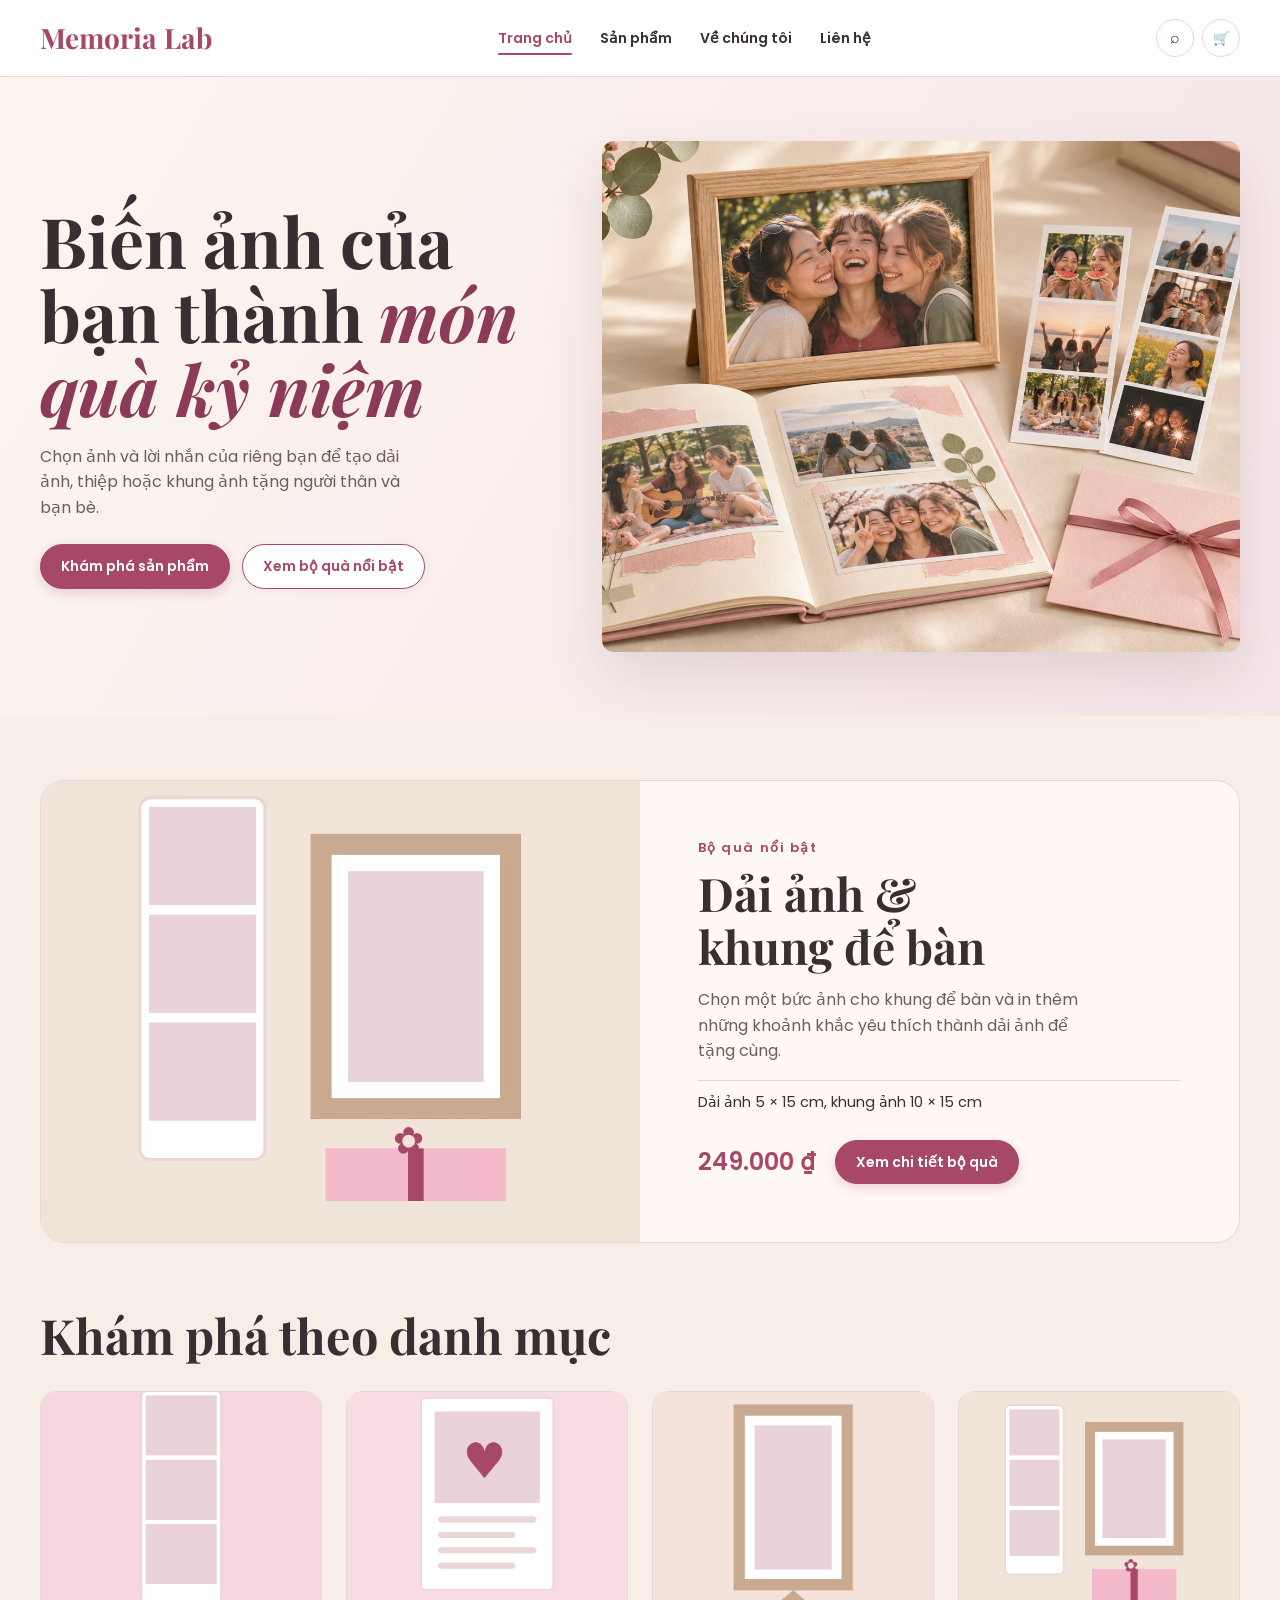
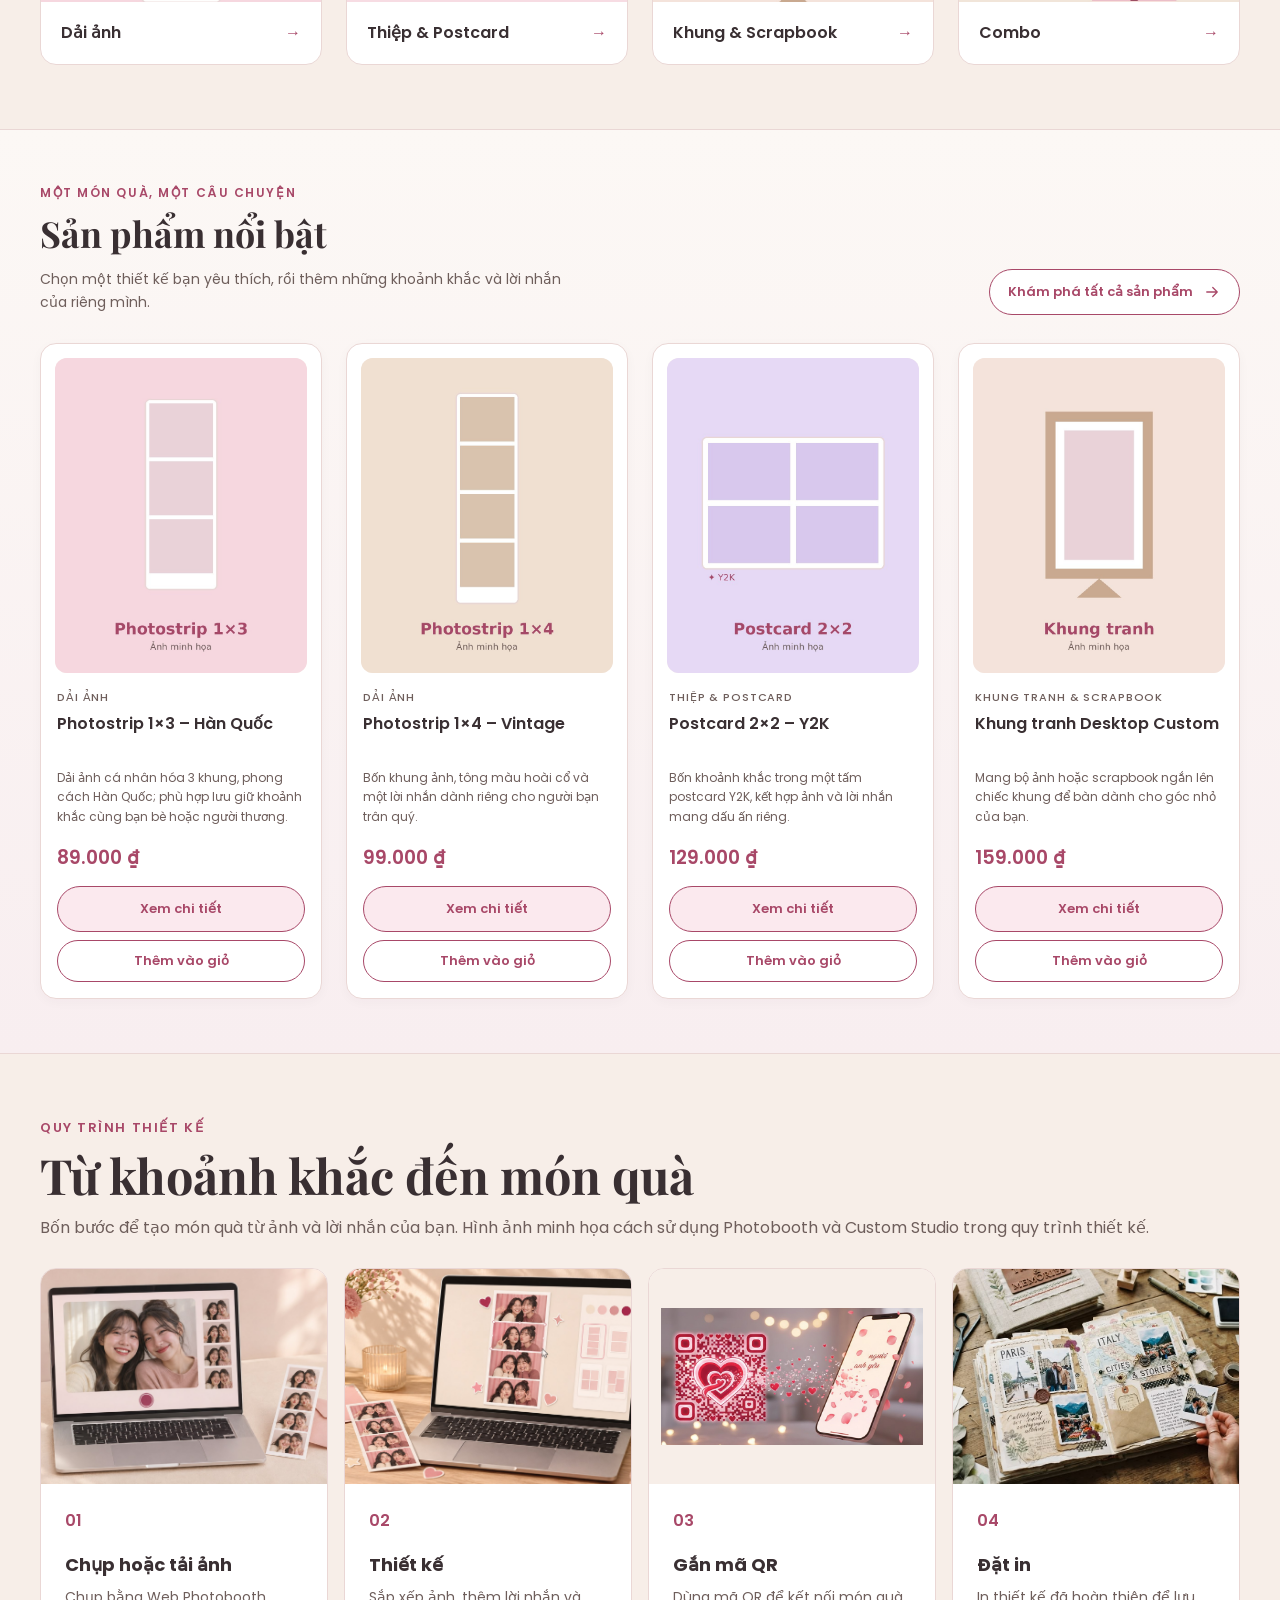
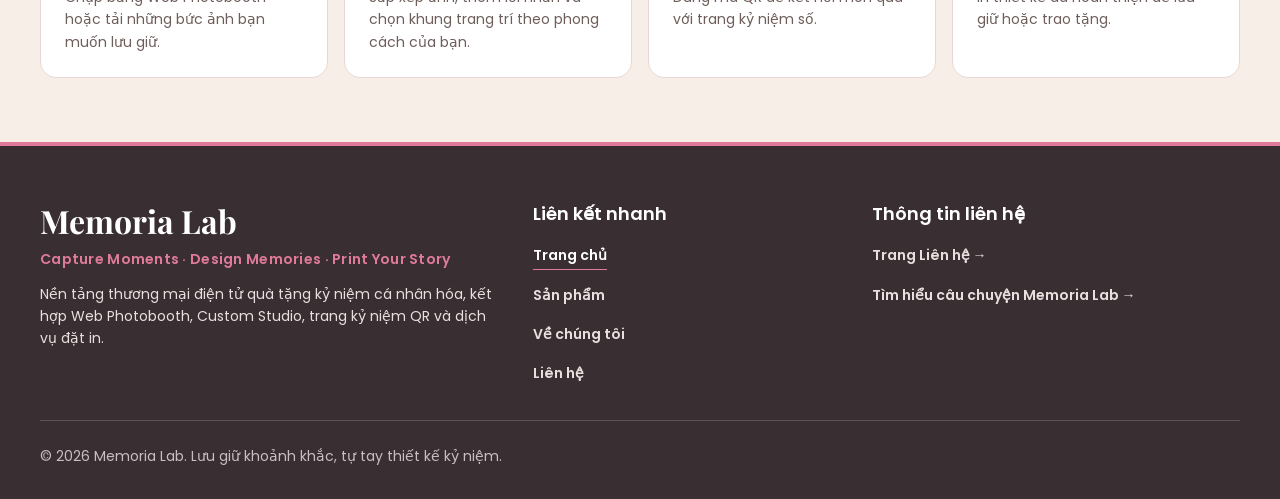
==== commit e4082d95: "Thêm danh mục trực quan và minh họa quy trình trên Trang chủ" ====
--- a/index.html
+++ b/index.html
@@ -5,7 +5,7 @@
   <meta name="viewport" content="width=device-width, initial-scale=1.0">
   <title>Memoria Lab – Trang chủ</title>
   <link rel="stylesheet" href="css/style.css">
-  <link rel="stylesheet" href="css/home.css">
+  <link rel="stylesheet" href="css/home.css?v=2">
   <script src="js/products.js" defer></script>
   <script src="js/cart.js" defer></script>
   <script src="js/cart-storage.js" defer></script>
@@ -86,36 +86,28 @@
       </div>
     </section>
 
-    <!-- HOW IT WORKS -->
-    <section class="section" id="how-it-works">
+    <section class="section home-categories" aria-labelledby="home-categories-title">
       <div class="container">
         <div class="section-heading">
-          <p class="eyebrow">QUY TRÌNH THIẾT KẾ</p>
-          <h2>Từ khoảnh khắc đến món quà</h2>
-          <p>Bốn bước để tạo món quà từ ảnh và lời nhắn của bạn.</p>
-        </div>
-
-        <div class="steps-grid">
-          <article class="step-card">
-            <span class="step-card__number">01</span>
-            <h3>Chụp hoặc tải ảnh</h3>
-            <p>Chụp bằng Web Photobooth hoặc tải những bức ảnh bạn muốn lưu giữ.</p>
-          </article>
-          <article class="step-card">
-            <span class="step-card__number">02</span>
-            <h3>Thiết kế</h3>
-            <p>Sắp xếp ảnh, thêm lời nhắn và chọn khung trang trí theo phong cách của bạn.</p>
-          </article>
-          <article class="step-card">
-            <span class="step-card__number">03</span>
-            <h3>Gắn mã QR</h3>
-            <p>Dùng mã QR để kết nối món quà với trang kỷ niệm số.</p>
-          </article>
-          <article class="step-card">
-            <span class="step-card__number">04</span>
-            <h3>Đặt in</h3>
-            <p>In thiết kế đã hoàn thiện để lưu giữ hoặc trao tặng.</p>
-          </article>
+          <h2 id="home-categories-title">Khám phá theo danh mục</h2>
+        </div>
+        <div class="home-category-grid">
+          <a class="home-category" href="products.html?category=photostrip">
+            <img src="images/products/product-01.jpg" alt="" width="800" height="1000" loading="lazy" decoding="async">
+            <span>Dải ảnh<span aria-hidden="true">→</span></span>
+          </a>
+          <a class="home-category" href="products.html?category=cards">
+            <img src="images/products/product-05.jpg" alt="" width="800" height="1000" loading="lazy" decoding="async">
+            <span>Thiệp &amp; Postcard<span aria-hidden="true">→</span></span>
+          </a>
+          <a class="home-category" href="products.html?category=frames">
+            <img src="images/products/product-04.jpg" alt="" width="800" height="1000" loading="lazy" decoding="async">
+            <span>Khung &amp; Scrapbook<span aria-hidden="true">→</span></span>
+          </a>
+          <a class="home-category" href="products.html?category=combo">
+            <img src="images/products/product-08.jpg" alt="" width="800" height="1000" loading="lazy" decoding="async">
+            <span>Combo<span aria-hidden="true">→</span></span>
+          </a>
         </div>
       </div>
     </section>
@@ -149,68 +141,52 @@
     </section>
     <!-- THUY: KET THUC KHU VUC SAN PHAM NOI BAT -->
 
-    <!-- PHOTOBOOTH / CUSTOM STUDIO -->
-    <section class="section">
-      <div class="container explore-grid">
-        <article class="explore-card">
-          <div class="explore-card__image">
-  <img
-    class="home-explore-photo"
-    src="images/photobooth-preview.jpg"
-    alt="Minh họa trải nghiệm chụp ảnh Photobooth"
-    width="1600"
-    height="900"
-    loading="lazy"
-    decoding="async"
-  >
-</div>
-          <div class="explore-card__content">
-            <p class="eyebrow">PHOTOBOOTH</p>
-            <h2>Chụp khoảnh khắc của bạn</h2>
-            <p>Chụp bằng webcam hoặc tải ảnh để bắt đầu tạo kỷ niệm.</p>
-            <p>Giao diện minh họa.</p>
-            <a class="btn btn--primary" aria-disabled="true">Bắt đầu sáng tạo</a>
-          </div>
-        </article>
-
-        <article class="explore-card">
-          <div class="explore-card__image">
-  <img
-    class="home-explore-photo"
-    src="images/studio-preview.jpg"
-    alt="Minh họa thiết kế quà tặng trong Custom Studio"
-    width="1600"
-    height="900"
-    loading="lazy"
-    decoding="async"
-  >
-</div>
-          <div class="explore-card__content">
-            <p class="eyebrow">CUSTOM STUDIO</p>
-            <h2>Tự tay thiết kế</h2>
-            <p>Thêm chữ, sticker, khung và xem trước thành phẩm.</p>
-            <p>Giao diện minh họa.</p>
-            <a class="btn btn--secondary" aria-disabled="true">Khám phá Studio</a>
-          </div>
-        </article>
-      </div>
-    </section>
-
-    <!-- QUÀ TẶNG THEO DỊP -->
-    <section class="section section--soft">
+    <!-- HOW IT WORKS -->
+    <section class="section home-process" id="how-it-works" aria-labelledby="home-process-title">
       <div class="container">
         <div class="section-heading">
-          <p class="eyebrow">GIFT GUIDE</p>
-          <h2>Quà tặng theo dịp</h2>
-        </div>
-        <div class="occasion-grid">
-          <a class="occasion-card" href="products.html">Sinh nhật</a>
-          <a class="occasion-card" href="products.html">Kỷ niệm</a>
-          <a class="occasion-card" href="products.html">Tốt nghiệp</a>
-          <a class="occasion-card" href="products.html">Tặng bạn bè</a>
-        </div>
-      </div>
-    </section>
+          <p class="eyebrow">QUY TRÌNH THIẾT KẾ</p>
+          <h2 id="home-process-title">Từ khoảnh khắc đến món quà</h2>
+          <p>Bốn bước để tạo món quà từ ảnh và lời nhắn của bạn. Hình ảnh minh họa cách sử dụng Photobooth và Custom Studio trong quy trình thiết kế.</p>
+        </div>
+
+        <div class="steps-grid">
+          <article class="step-card">
+            <img src="images/photobooth-preview.jpg" alt="Xem trước bố cục dải ảnh khi chụp Photobooth" loading="lazy" decoding="async">
+            <div class="home-process__content">
+              <span class="step-card__number">01</span>
+              <h3>Chụp hoặc tải ảnh</h3>
+              <p>Chụp bằng Web Photobooth hoặc tải những bức ảnh bạn muốn lưu giữ.</p>
+            </div>
+          </article>
+          <article class="step-card">
+            <img src="images/studio-preview.jpg" alt="Sắp xếp ảnh và hình trang trí trong Custom Studio" loading="lazy" decoding="async">
+            <div class="home-process__content">
+              <span class="step-card__number">02</span>
+              <h3>Thiết kế</h3>
+              <p>Sắp xếp ảnh, thêm lời nhắn và chọn khung trang trí theo phong cách của bạn.</p>
+            </div>
+          </article>
+          <article class="step-card">
+            <img src="images/21572.png" alt="Mã QR dùng để mở trang kỷ niệm" loading="lazy" decoding="async">
+            <div class="home-process__content">
+              <span class="step-card__number">03</span>
+              <h3>Gắn mã QR</h3>
+              <p>Dùng mã QR để kết nối món quà với trang kỷ niệm số.</p>
+            </div>
+          </article>
+          <article class="step-card">
+            <img src="images/bd7de513cc42206d8eb39cbd60e7bbb6.jpg" alt="Các ảnh in được sắp xếp thành một trang scrapbook" loading="lazy" decoding="async">
+            <div class="home-process__content">
+              <span class="step-card__number">04</span>
+              <h3>Đặt in</h3>
+              <p>In thiết kế đã hoàn thiện để lưu giữ hoặc trao tặng.</p>
+            </div>
+          </article>
+        </div>
+      </div>
+    </section>
+
   </main>
 
   <!-- FOOTER DO YẾN HOÀN THIỆN THEO ĐÚNG MỤC 2.4, 3.1, 3.5 & 4 TRONG ĐẶC TẢ PDF -->
--- a/css/home.css
+++ b/css/home.css
@@ -133,3 +133,85 @@
     scroll-margin-top: 144px;
   }
 }
+
+.home-categories .section-heading h2,
+.home-process .section-heading h2 {
+  font-size: clamp(2rem, 3.8vw, 3.25rem);
+}
+
+.home-category-grid {
+  display: grid;
+  grid-template-columns: repeat(4, minmax(0, 1fr));
+  gap: clamp(10px, 2vw, 24px);
+}
+
+.home-category,
+.home-process .step-card {
+  overflow: hidden;
+  border: 1px solid var(--border);
+  border-radius: var(--radius-card);
+  background: var(--surface);
+}
+
+.home-category {
+  display: flex;
+  flex-direction: column;
+}
+
+.home-category img,
+.home-process .step-card img {
+  width: 100%;
+  height: auto;
+  aspect-ratio: 4 / 3;
+  object-fit: cover;
+  background: var(--background);
+}
+
+.home-category img {
+  object-position: center 33%;
+}
+
+.home-category > span {
+  display: flex;
+  flex: 1;
+  align-items: center;
+  justify-content: space-between;
+  gap: 8px;
+  padding: clamp(12px, 2vw, 20px);
+  font-weight: 600;
+  line-height: 1.4;
+}
+
+.home-category > span span,
+.home-category:hover {
+  color: var(--accent);
+}
+
+.home-category:focus-visible {
+  outline: 3px solid var(--accent);
+  outline-offset: 4px;
+}
+
+.home-process .step-card {
+  padding: 0;
+}
+
+.home-process__content {
+  padding: clamp(14px, 2vw, 24px);
+}
+
+.home-process .step-card:nth-child(3) img {
+  object-fit: contain;
+  padding: 12px;
+}
+
+@media (max-width: 767px) {
+  .home-category-grid,
+  .home-process .steps-grid {
+    grid-template-columns: repeat(2, minmax(0, 1fr));
+  }
+
+  .home-category > span {
+    font-size: .875rem;
+  }
+}
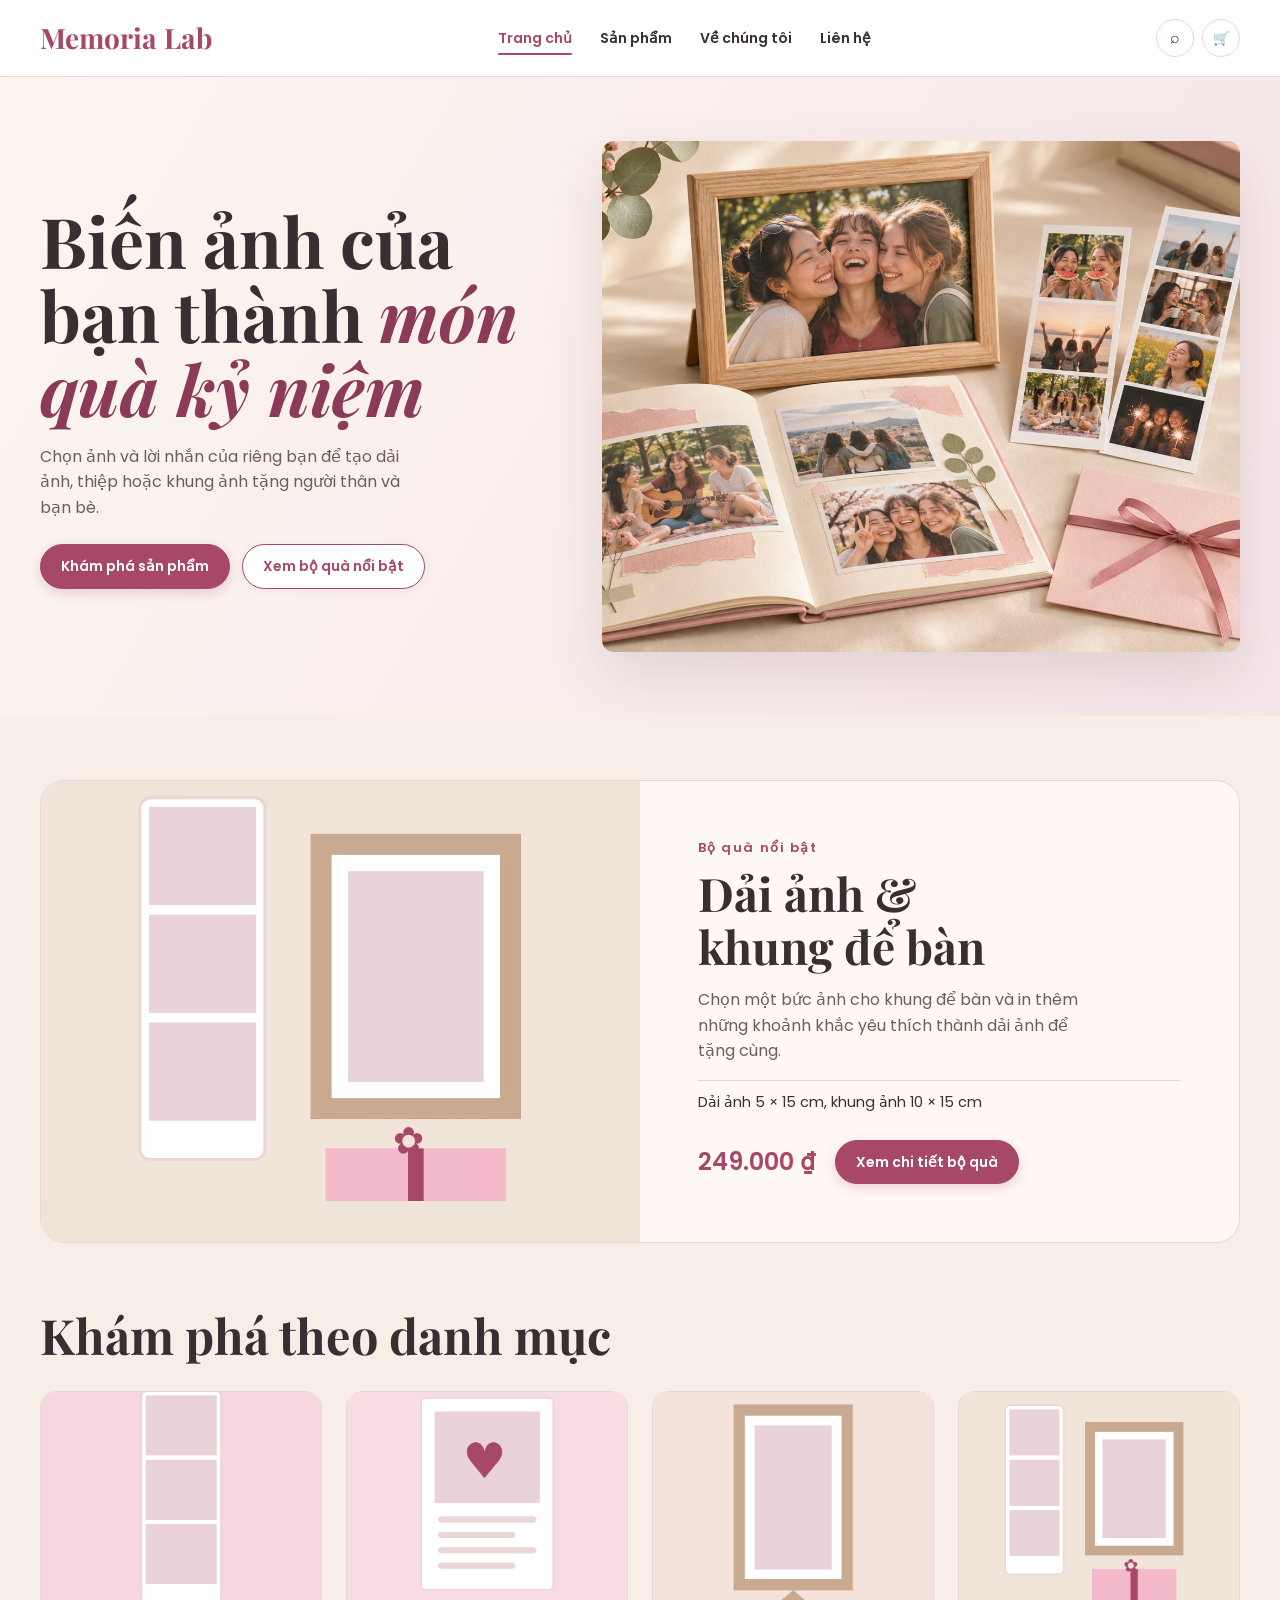
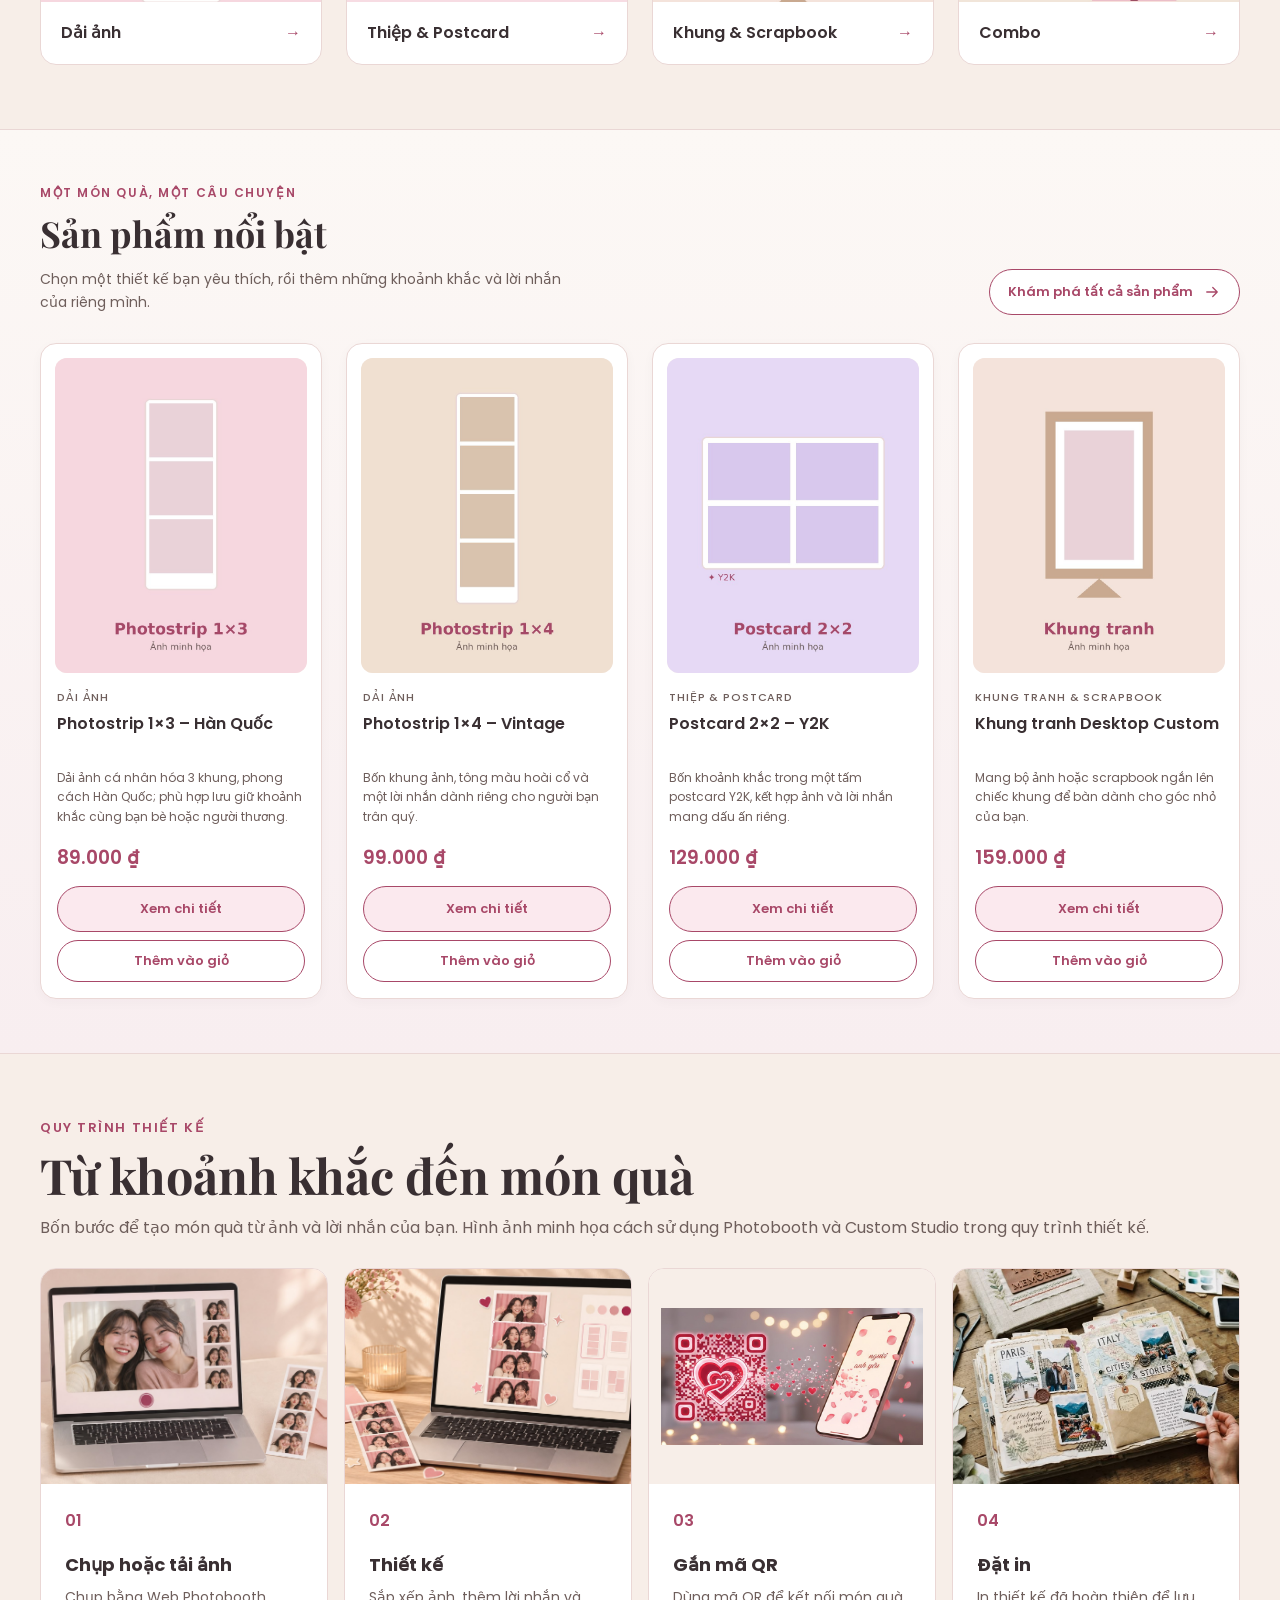
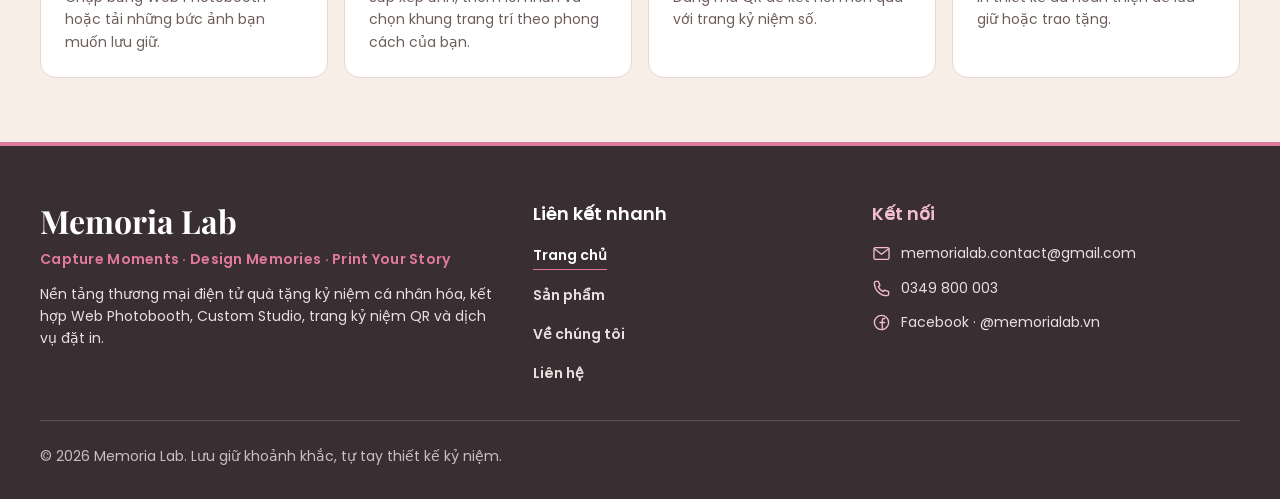
==== commit 9989e797: "Hiển thị trực tiếp thông tin Kết nối ở chân trang" ====
--- a/index.html
+++ b/index.html
@@ -4,7 +4,7 @@
   <meta charset="UTF-8">
   <meta name="viewport" content="width=device-width, initial-scale=1.0">
   <title>Memoria Lab – Trang chủ</title>
-  <link rel="stylesheet" href="css/style.css">
+  <link rel="stylesheet" href="css/style.css?v=ket-noi">
   <link rel="stylesheet" href="css/home.css?v=2">
   <script src="js/products.js" defer></script>
   <script src="js/cart.js" defer></script>
@@ -221,11 +221,21 @@
 
         <!-- Nhóm 3: Thông tin liên hệ & Mạng xã hội (Mục 2.4 & 3.4: chỉ điền sau khi nhóm xác nhận) -->
         <div class="site-footer__contact">
-          <h3 class="site-footer__title">Thông tin liên hệ</h3>
-          <a class="footer-link" href="contact.html">Trang Liên hệ →</a>
-          <div class="footer-meta">
-            <a class="footer-link" href="about.html">Tìm hiểu câu chuyện Memoria Lab →</a>
-          </div>
+          <h3 class="site-footer__title">Kết nối</h3>
+          <ul class="footer-contact">
+            <li>
+              <svg viewBox="0 0 24 24" aria-hidden="true"><rect x="2.5" y="4.5" width="19" height="15" rx="2"/><path d="m3 6 9 7 9-7"/></svg>
+              <span><span class="footer-contact__label">Email </span>memorialab.contact@gmail.com</span>
+            </li>
+            <li>
+              <svg viewBox="0 0 24 24" aria-hidden="true"><path d="M8 3H5a2 2 0 0 0-2 2c0 8.8 7.2 16 16 16a2 2 0 0 0 2-2v-3l-5-2-2 2a13 13 0 0 1-6-6l2-2-2-5Z"/></svg>
+              <span><span class="footer-contact__label">Điện thoại </span>0349 800 003</span>
+            </li>
+            <li>
+              <svg viewBox="0 0 24 24" aria-hidden="true"><circle cx="12" cy="12" r="9"/><path d="M13 21v-9h3m-6 0h3V9a2 2 0 0 1 2-2h1"/></svg>
+              <span>Facebook · @memorialab.vn</span>
+            </li>
+          </ul>
         </div>
       </div>
 
--- a/css/style.css
+++ b/css/style.css
@@ -1333,3 +1333,46 @@
 .cart-badge[hidden] {
   display: none !important;
 }
+
+.site-footer__contact .site-footer__title {
+  color: #f2bdcf;
+}
+
+.footer-contact {
+  display: grid;
+  gap: 12px;
+  margin: 0;
+  padding: 0;
+  list-style: none;
+  color: #eadfdf;
+  font-size: 14px;
+}
+
+.footer-contact li {
+  display: grid;
+  grid-template-columns: 19px minmax(0, 1fr);
+  align-items: start;
+  gap: 10px;
+  overflow-wrap: anywhere;
+}
+
+.footer-contact svg {
+  width: 19px;
+  height: 19px;
+  margin-top: 2px;
+  color: #f2bdcf;
+  fill: none;
+  stroke: currentColor;
+  stroke-width: 1.7;
+  stroke-linecap: round;
+  stroke-linejoin: round;
+}
+
+.footer-contact__label {
+  position: absolute;
+  width: 1px;
+  height: 1px;
+  overflow: hidden;
+  clip-path: inset(50%);
+  white-space: nowrap;
+}
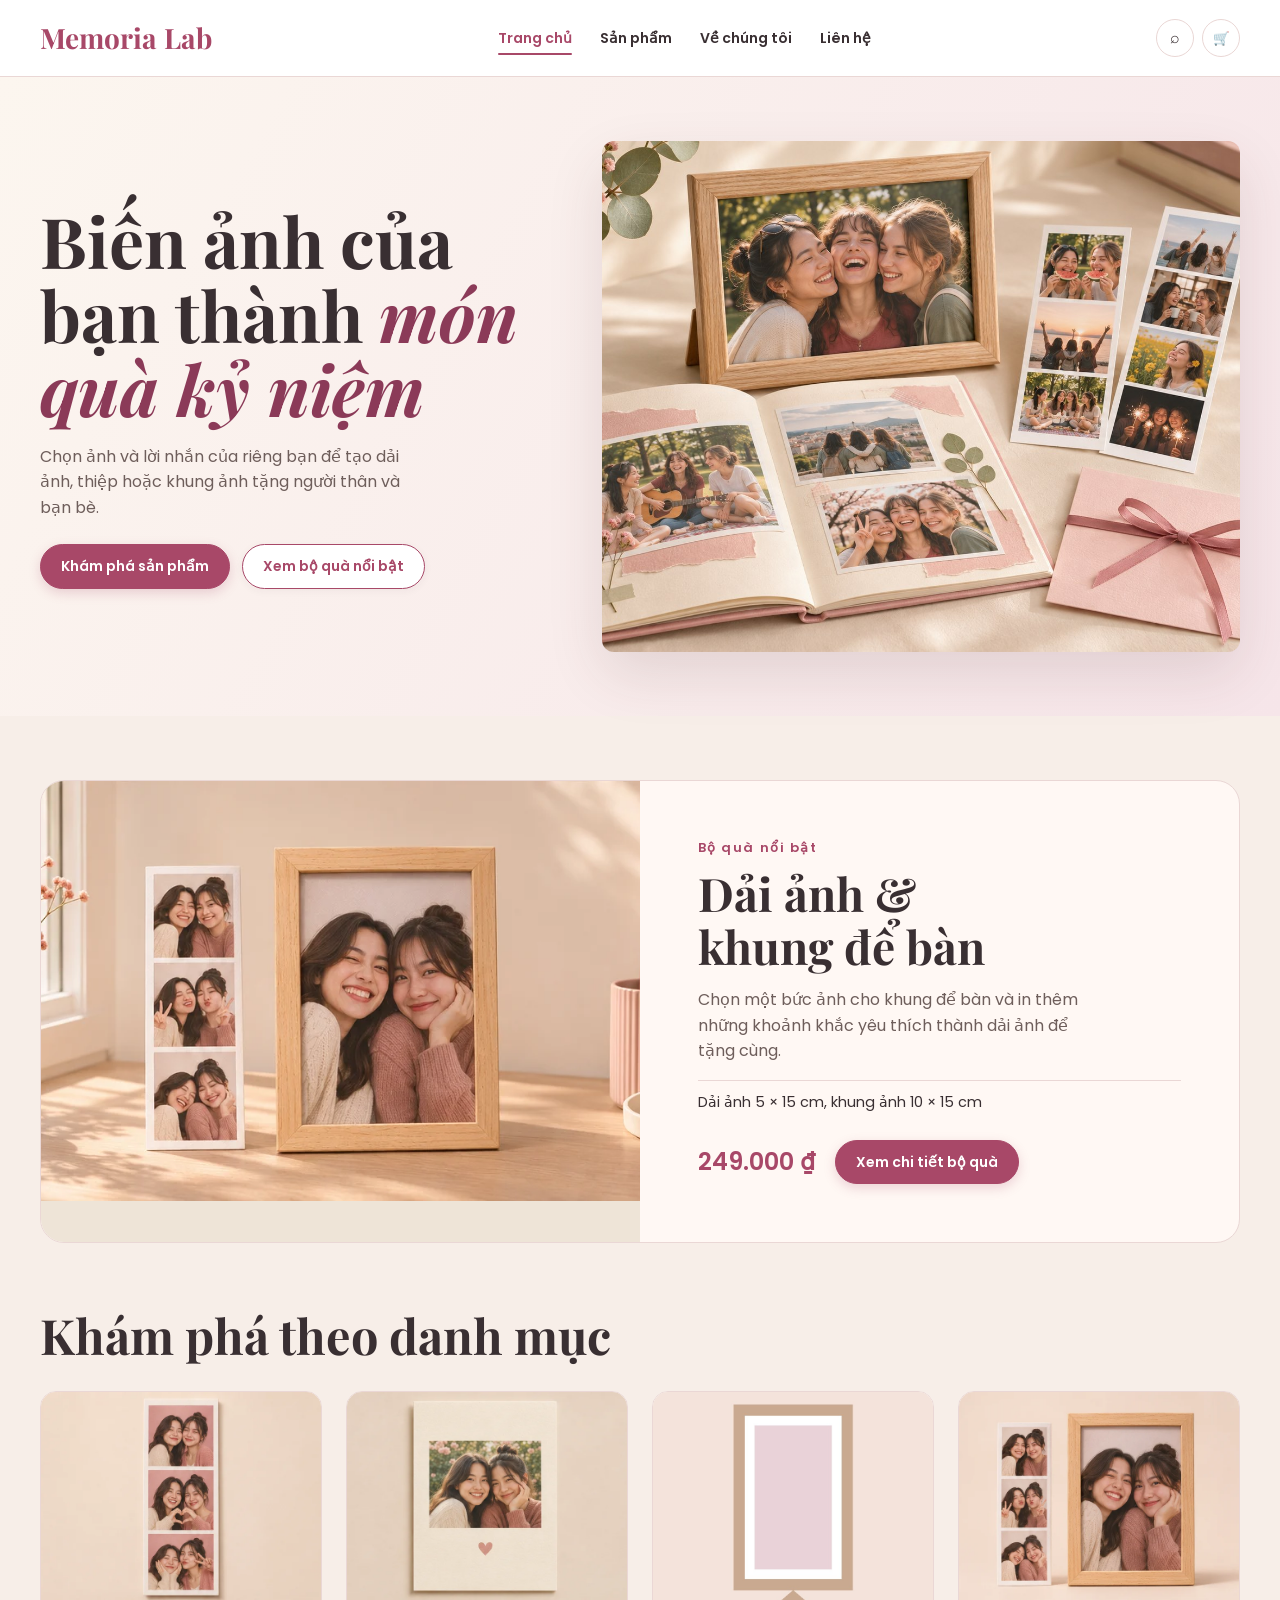
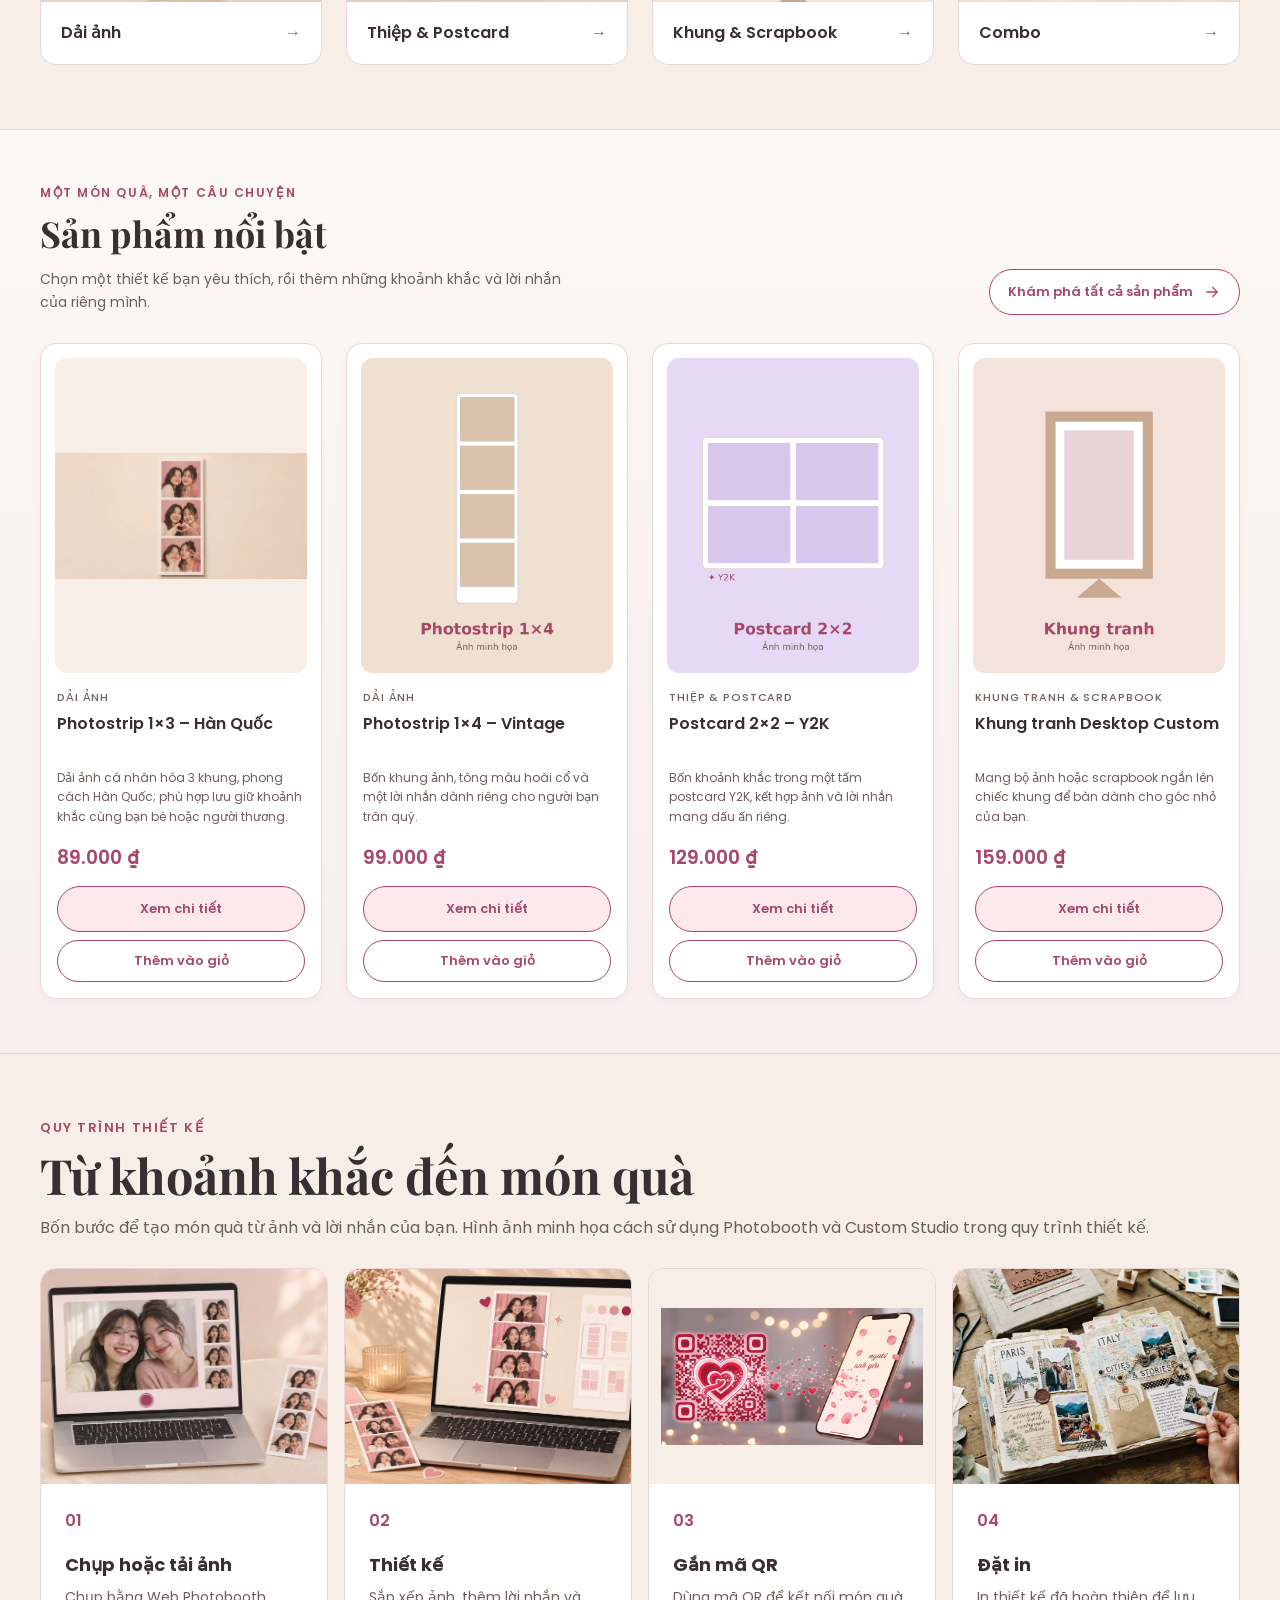
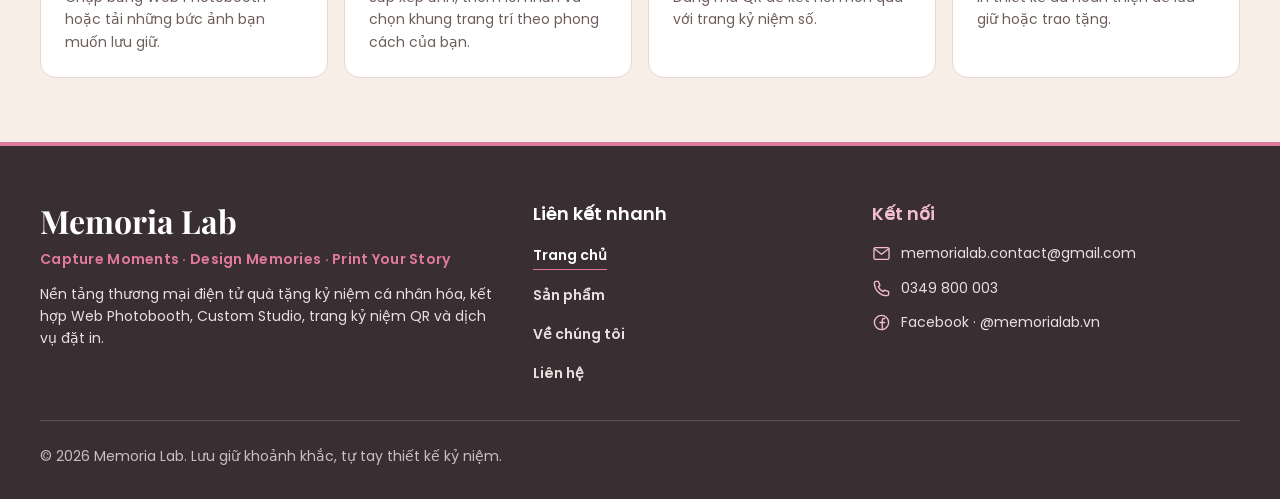
==== commit 9909ec77: "Nâng cấp bộ ảnh và góc xem cho ba sản phẩm" ====
--- a/index.html
+++ b/index.html
@@ -5,8 +5,8 @@
   <meta name="viewport" content="width=device-width, initial-scale=1.0">
   <title>Memoria Lab – Trang chủ</title>
   <link rel="stylesheet" href="css/style.css?v=ket-noi">
-  <link rel="stylesheet" href="css/home.css?v=2">
-  <script src="js/products.js" defer></script>
+  <link rel="stylesheet" href="css/home.css?v=gallery">
+  <script src="js/products.js?v=gallery" defer></script>
   <script src="js/cart.js" defer></script>
   <script src="js/cart-storage.js" defer></script>
   <script src="js/cart-ui.js" defer></script>
@@ -80,7 +80,7 @@
         </div>
       </div>
       <div class="home-spotlight__visual">
-        <img src="images/products/product-08.jpg" width="800" height="1000"
+        <img src="images/products/gallery/combo-lifestyle.webp" width="1024" height="512"
              alt="Minh họa bộ quà gồm một dải ảnh dọc và một khung ảnh để bàn"
              loading="lazy" decoding="async">
       </div>
@@ -93,11 +93,11 @@
         </div>
         <div class="home-category-grid">
           <a class="home-category" href="products.html?category=photostrip">
-            <img src="images/products/product-01.jpg" alt="" width="800" height="1000" loading="lazy" decoding="async">
+            <img src="images/products/gallery/photostrip-overview.webp" alt="" width="1024" height="512" loading="lazy" decoding="async">
             <span>Dải ảnh<span aria-hidden="true">→</span></span>
           </a>
           <a class="home-category" href="products.html?category=cards">
-            <img src="images/products/product-05.jpg" alt="" width="800" height="1000" loading="lazy" decoding="async">
+            <img src="images/products/gallery/card-overview.webp" alt="" width="1024" height="506" loading="lazy" decoding="async">
             <span>Thiệp &amp; Postcard<span aria-hidden="true">→</span></span>
           </a>
           <a class="home-category" href="products.html?category=frames">
@@ -105,7 +105,7 @@
             <span>Khung &amp; Scrapbook<span aria-hidden="true">→</span></span>
           </a>
           <a class="home-category" href="products.html?category=combo">
-            <img src="images/products/product-08.jpg" alt="" width="800" height="1000" loading="lazy" decoding="async">
+            <img src="images/products/gallery/combo-overview.webp" alt="" width="1024" height="512" loading="lazy" decoding="async">
             <span>Combo<span aria-hidden="true">→</span></span>
           </a>
         </div>
--- a/css/home.css
+++ b/css/home.css
@@ -103,7 +103,7 @@
   max-height: 420px;
   aspect-ratio: 4 / 3;
   object-fit: cover;
-  object-position: 50% 34%;
+  object-position: center;
 }
 
 @media (max-width: 767px) {
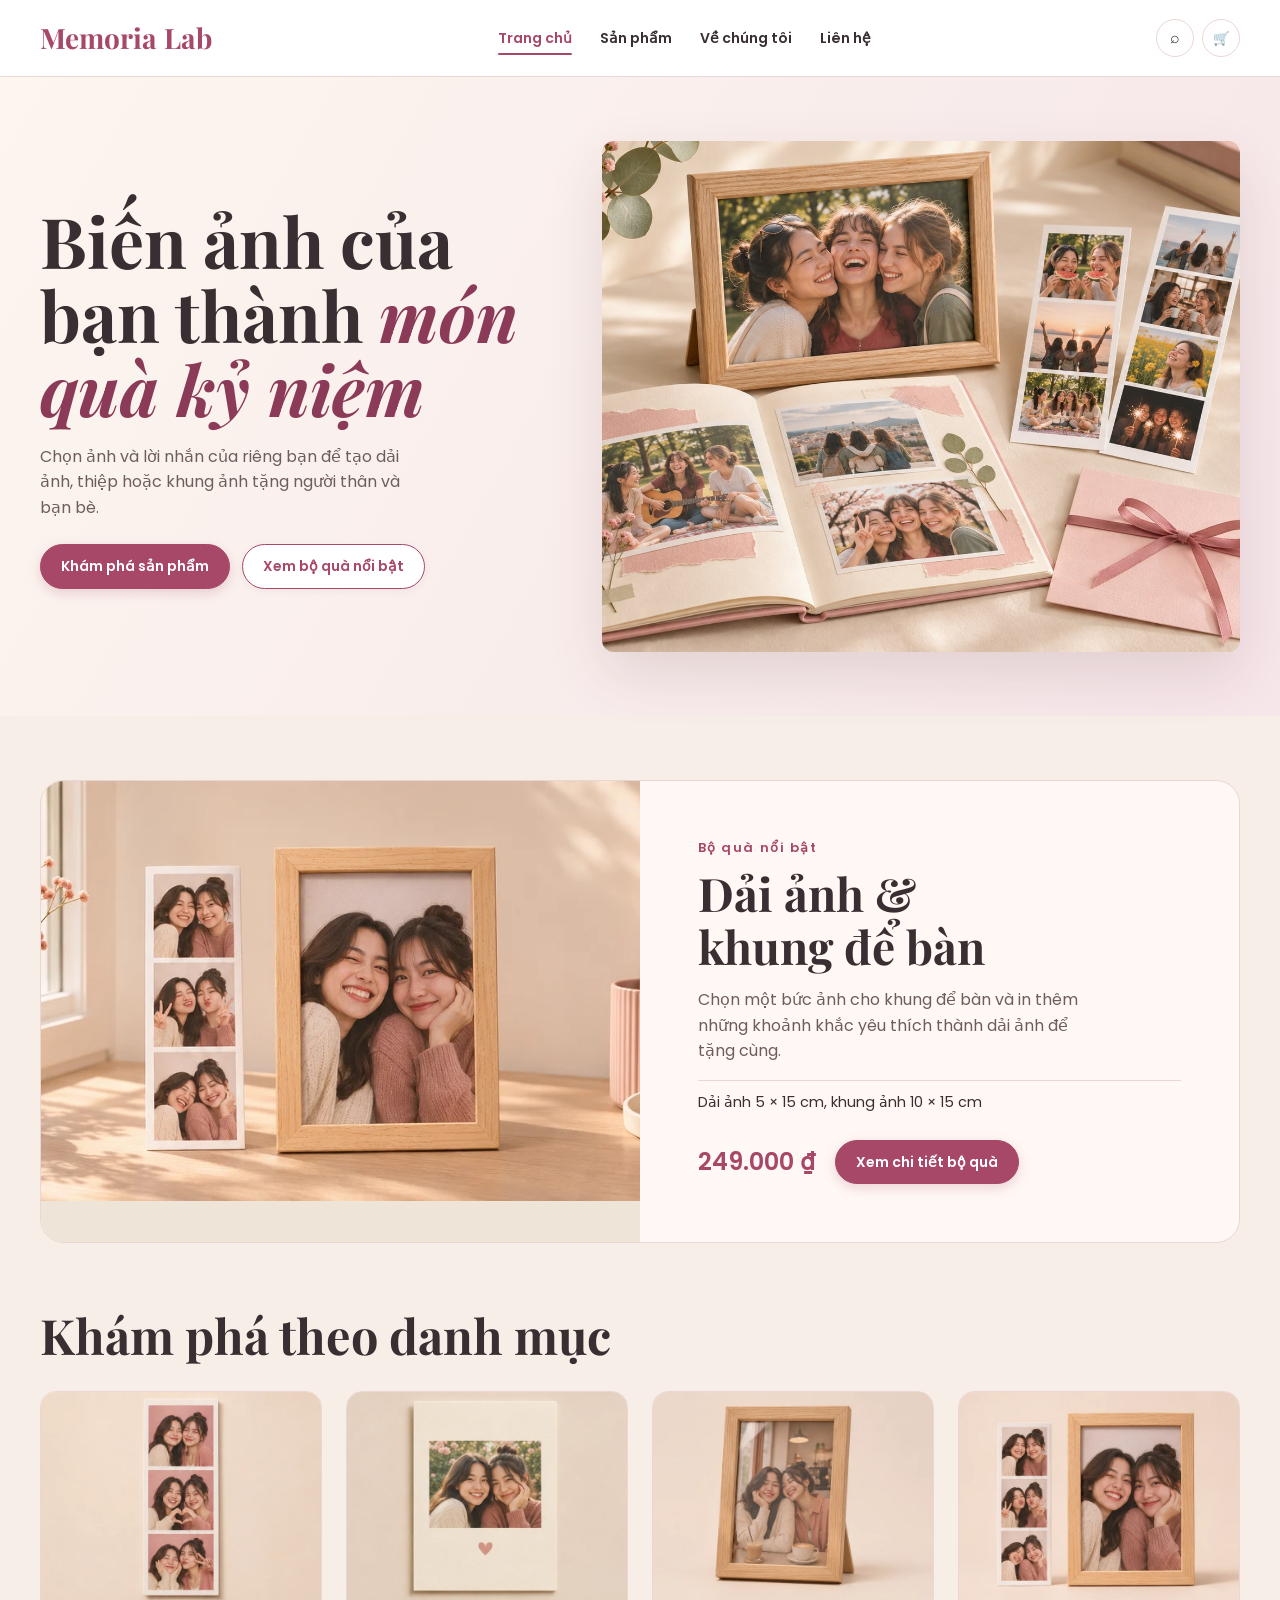
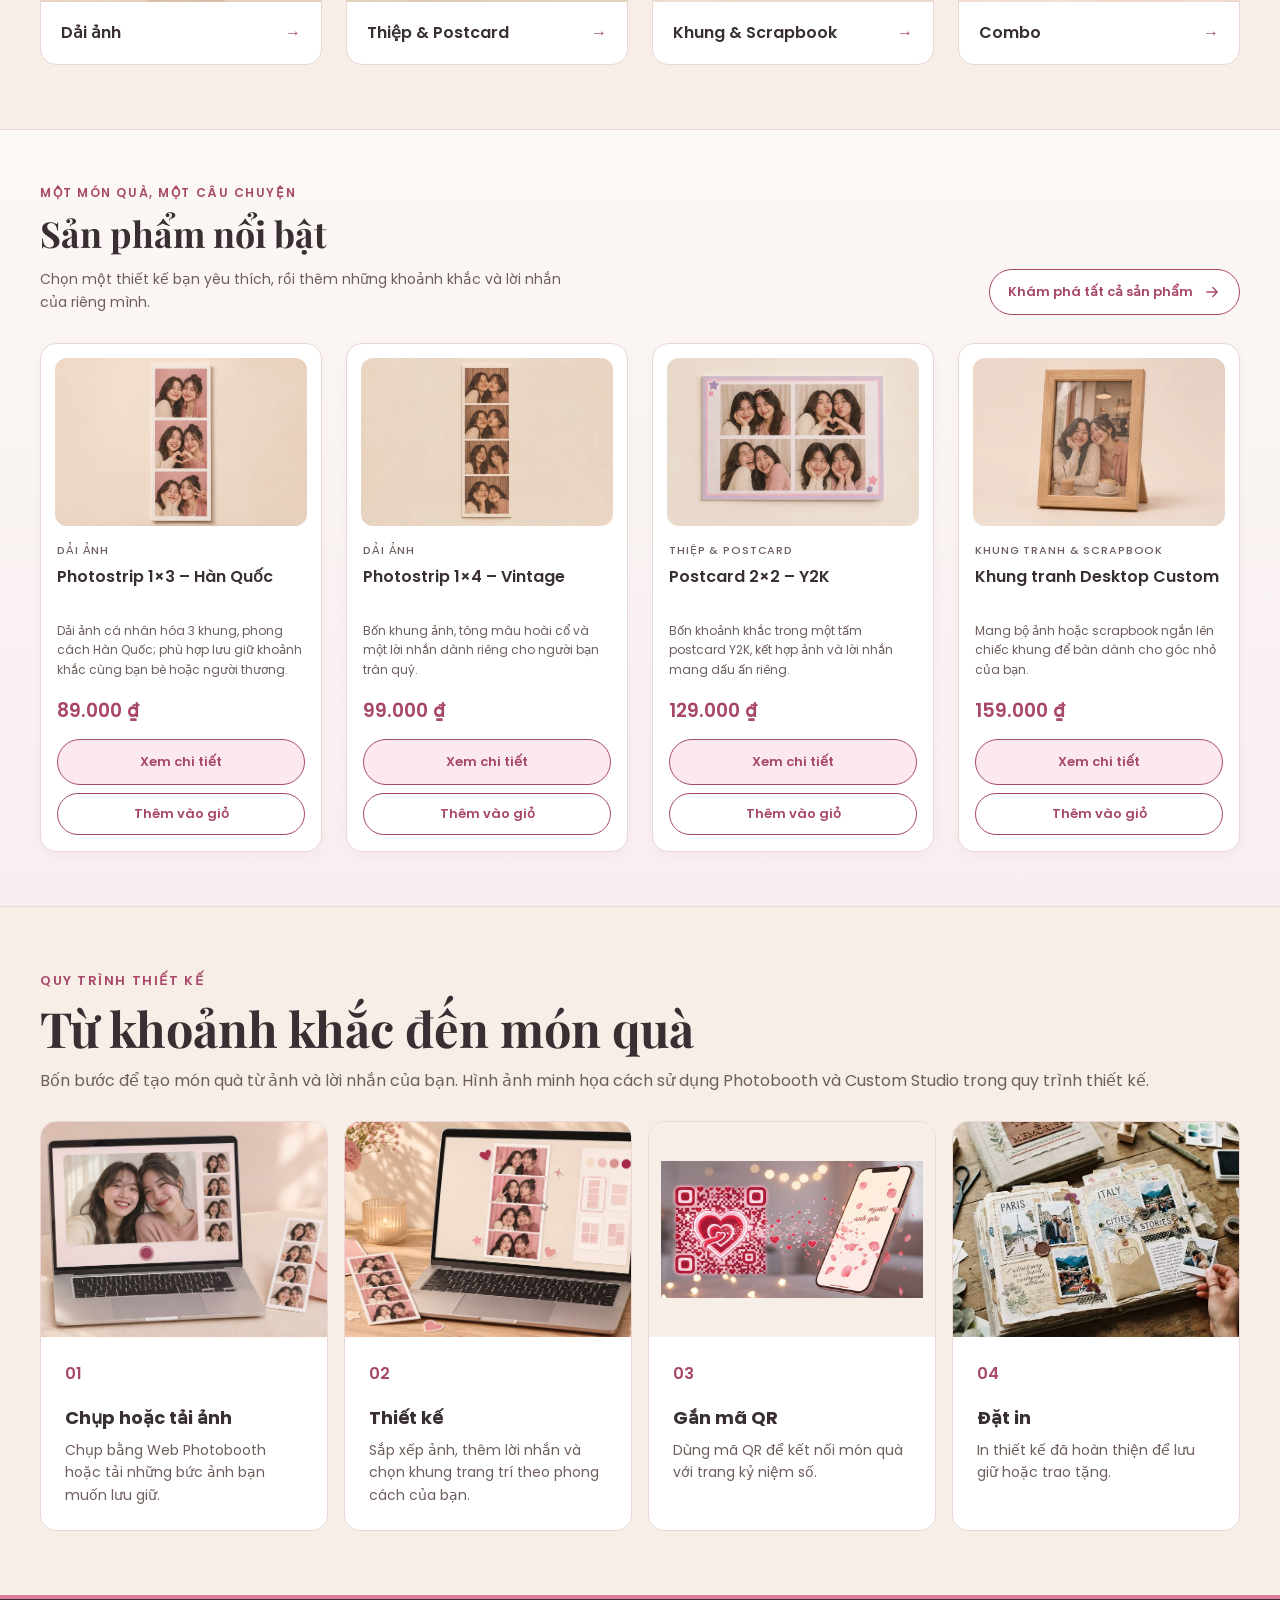
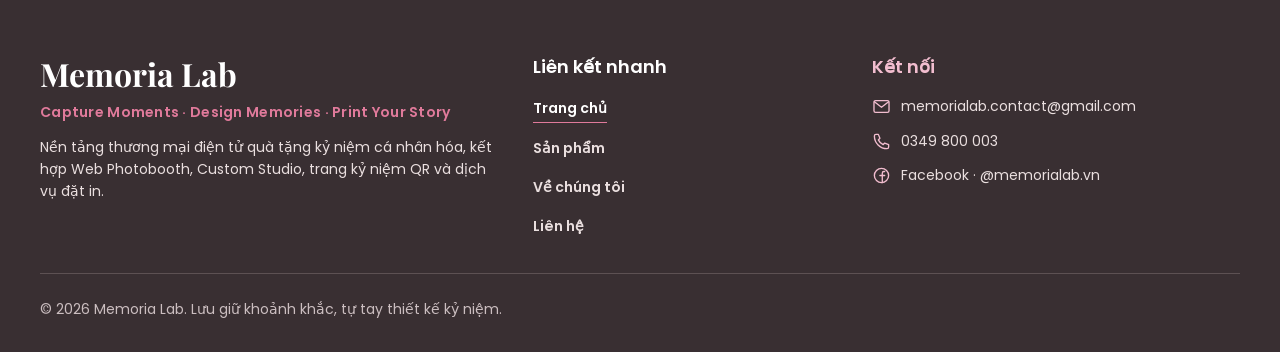
==== commit 58f4eaa1: "Bổ sung bộ ảnh cho năm sản phẩm còn lại" ====
--- a/index.html
+++ b/index.html
@@ -4,9 +4,9 @@
   <meta charset="UTF-8">
   <meta name="viewport" content="width=device-width, initial-scale=1.0">
   <title>Memoria Lab – Trang chủ</title>
-  <link rel="stylesheet" href="css/style.css?v=ket-noi">
+  <link rel="stylesheet" href="css/style.css?v=gallery-2">
   <link rel="stylesheet" href="css/home.css?v=gallery">
-  <script src="js/products.js?v=gallery" defer></script>
+  <script src="js/products.js?v=gallery-2" defer></script>
   <script src="js/cart.js" defer></script>
   <script src="js/cart-storage.js" defer></script>
   <script src="js/cart-ui.js" defer></script>
@@ -101,7 +101,7 @@
             <span>Thiệp &amp; Postcard<span aria-hidden="true">→</span></span>
           </a>
           <a class="home-category" href="products.html?category=frames">
-            <img src="images/products/product-04.jpg" alt="" width="800" height="1000" loading="lazy" decoding="async">
+            <img src="images/products/gallery/frame-overview.webp" alt="" width="1024" height="510" loading="lazy" decoding="async">
             <span>Khung &amp; Scrapbook<span aria-hidden="true">→</span></span>
           </a>
           <a class="home-category" href="products.html?category=combo">
--- a/css/style.css
+++ b/css/style.css
@@ -793,7 +793,7 @@
 .featured-products .product-card__img-box {
   flex-shrink: 0;
   overflow: hidden;
-  aspect-ratio: 4 / 5;
+  aspect-ratio: 3 / 2;
   border-radius: var(--radius-image, 12px);
   background: #f7eee8;
 }
@@ -802,7 +802,7 @@
   display: block;
   width: 100%;
   height: 100%;
-  object-fit: contain;
+  object-fit: cover;
   transition: transform 240ms ease;
 }
 
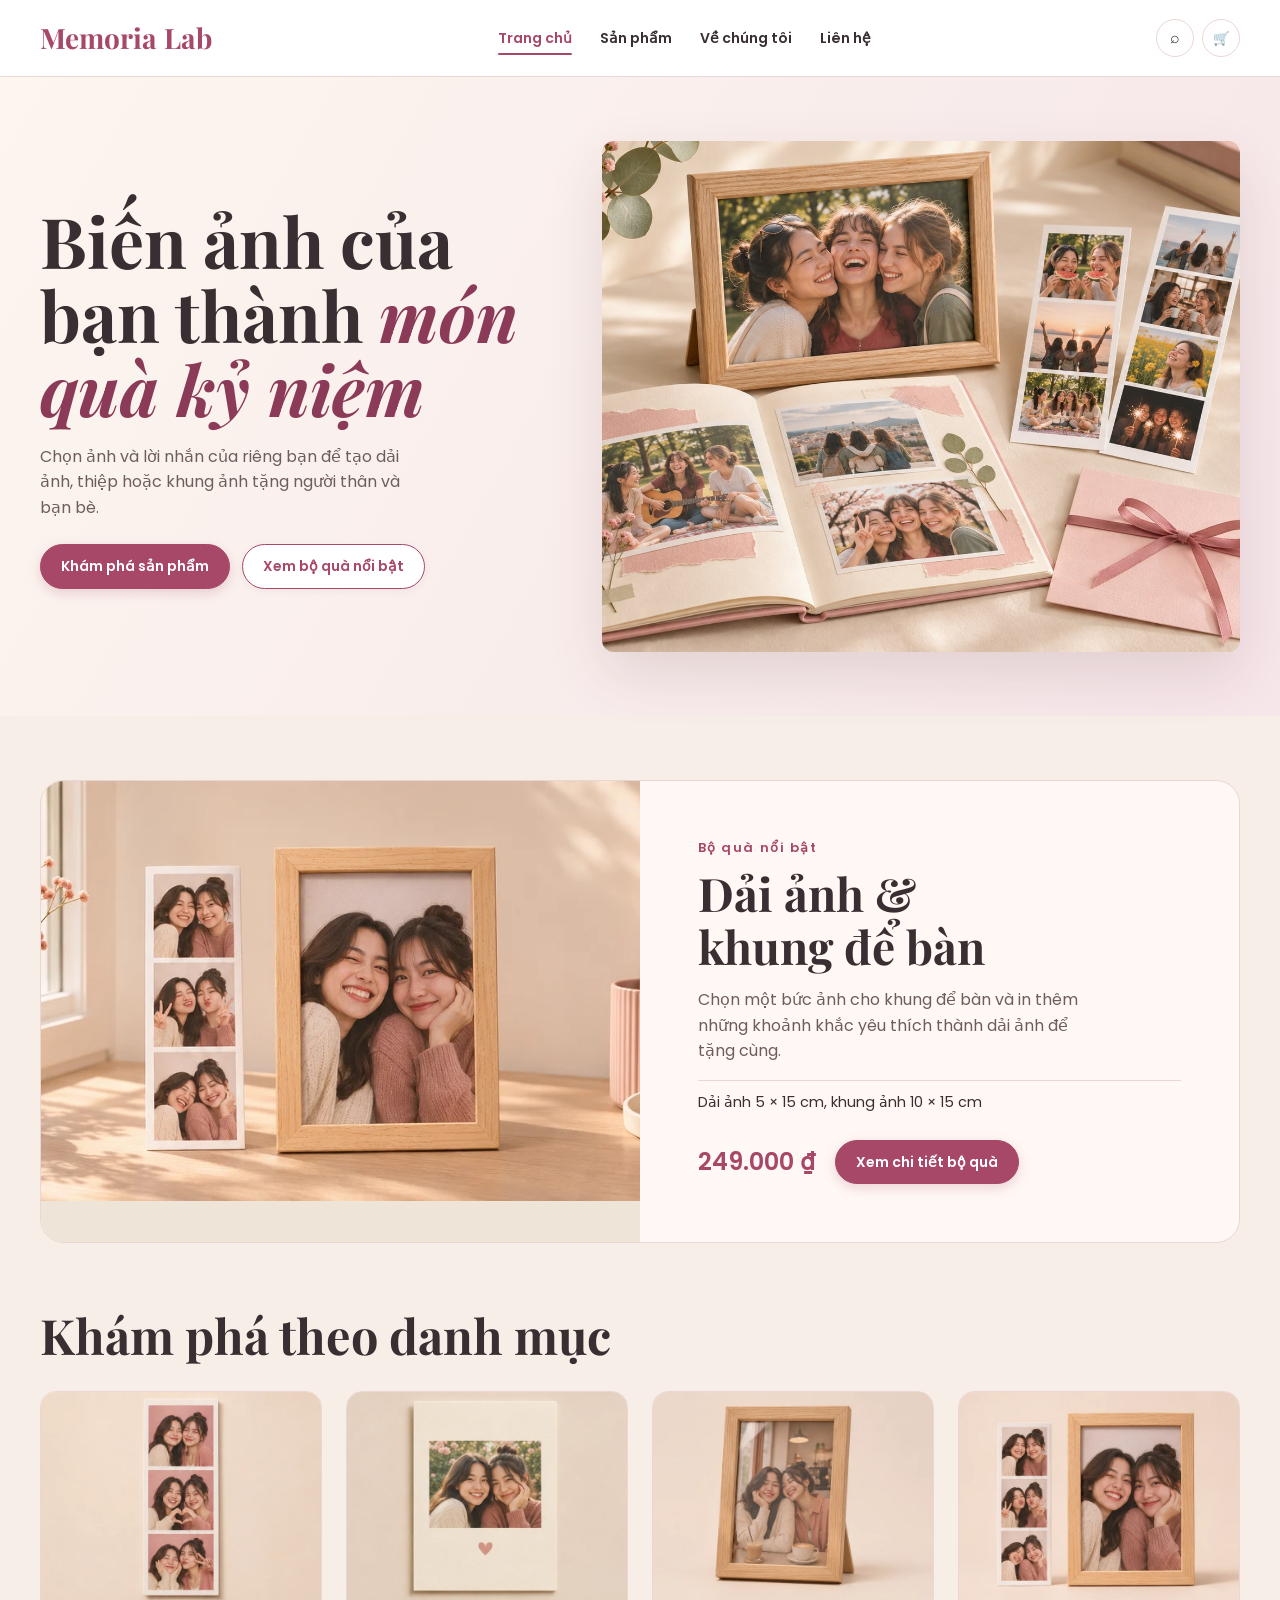
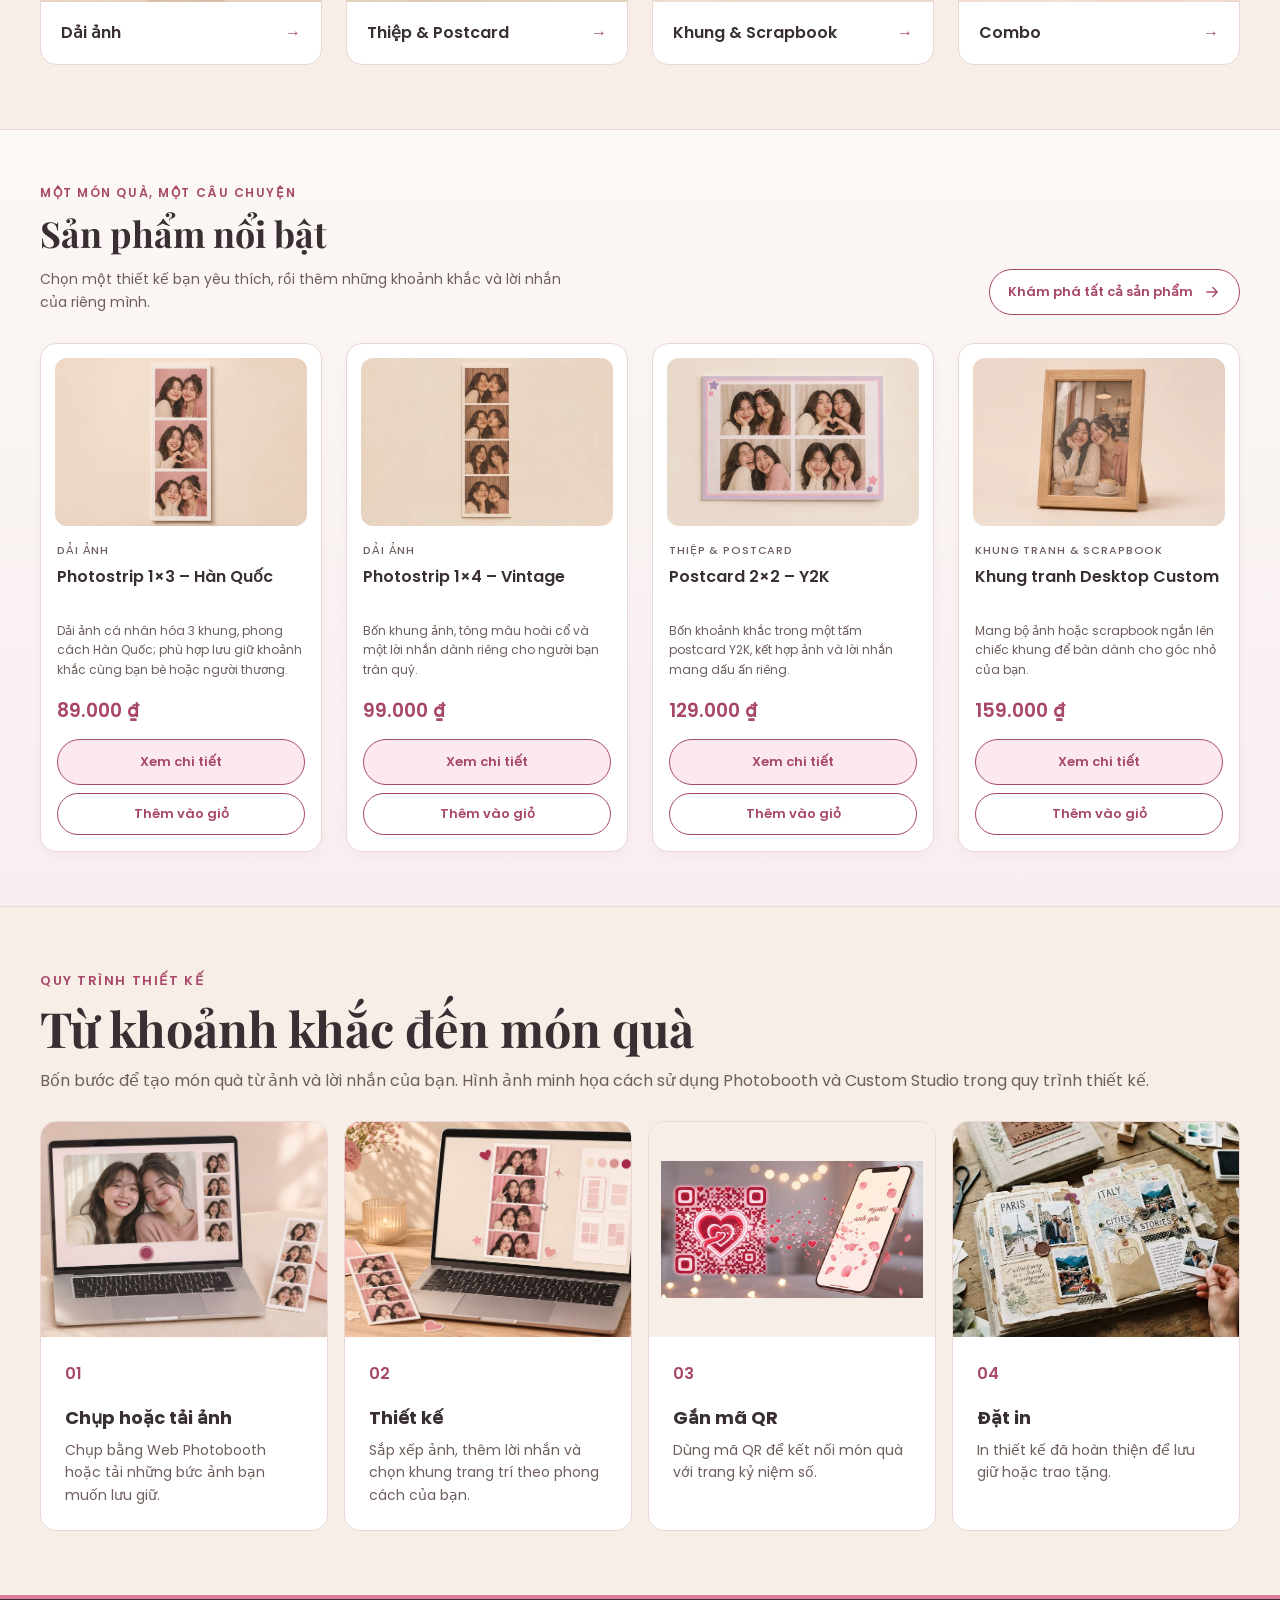
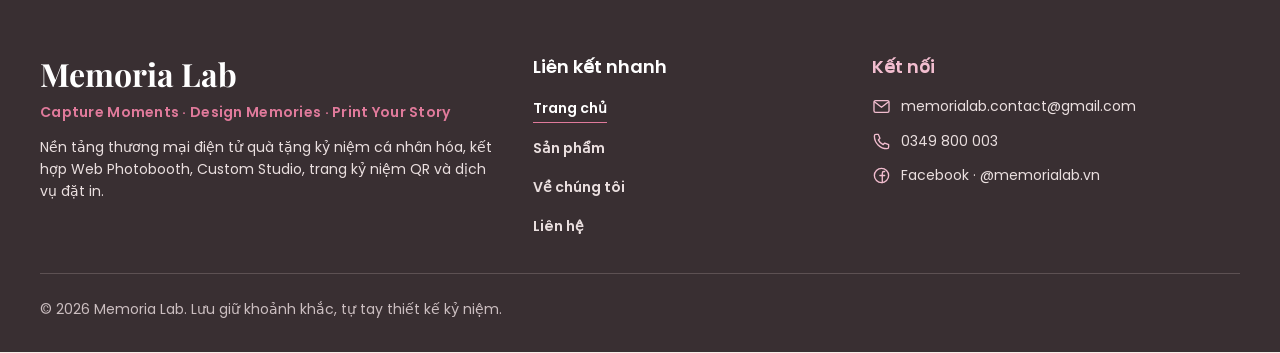
==== commit 9a232ae6: "Hiển thị thông báo nổi khi thêm sản phẩm vào giỏ" ====
--- a/index.html
+++ b/index.html
@@ -4,13 +4,15 @@
   <meta charset="UTF-8">
   <meta name="viewport" content="width=device-width, initial-scale=1.0">
   <title>Memoria Lab – Trang chủ</title>
-  <link rel="stylesheet" href="css/style.css?v=gallery-2">
+  <link rel="icon" href="favicon.ico" sizes="16x16 32x32">
+  <link rel="icon" href="images/memoria-favicon.svg" type="image/svg+xml" sizes="any">
+  <link rel="stylesheet" href="css/style.css?v=cart-feedback">
   <link rel="stylesheet" href="css/home.css?v=gallery">
   <script src="js/products.js?v=gallery-2" defer></script>
   <script src="js/cart.js" defer></script>
   <script src="js/cart-storage.js" defer></script>
-  <script src="js/cart-ui.js" defer></script>
-  <script src="js/render-products.js" defer></script>
+  <script src="js/cart-ui.js?v=cart-feedback" defer></script>
+  <script src="js/render-products.js?v=cart-feedback" defer></script>
 </head>
 <body>
 
--- a/css/style.css
+++ b/css/style.css
@@ -1300,13 +1300,6 @@
   outline-offset: 2px;
 }
 
-.product-card__cart-status {
-  flex-basis: 100%;
-  margin: 8px 0 0;
-  color: var(--accent);
-  font-size: 0.8125rem;
-}
-
 .header-actions .icon-button {
   position: relative;
 }
@@ -1376,3 +1369,79 @@
   clip-path: inset(50%);
   white-space: nowrap;
 }
+
+.cart-toast {
+  position: fixed;
+  z-index: 30;
+  inset-inline-end: max(16px, env(safe-area-inset-right));
+  inset-block-end: max(16px, env(safe-area-inset-bottom));
+  width: min(370px, calc(100% - 32px));
+  display: grid;
+  grid-template-columns: minmax(0, 1fr) auto;
+  gap: 10px;
+  padding: 16px 12px 16px 18px;
+  border: 1px solid var(--border);
+  border-inline-start: 4px solid var(--accent);
+  border-radius: 14px;
+  background: var(--surface);
+  color: var(--text);
+  box-shadow: 0 8px 30px rgb(67 35 48 / 18%);
+}
+
+.cart-toast[hidden],
+.cart-toast__link[hidden] {
+  display: none;
+}
+
+.cart-toast[data-state="error"] {
+  border-inline-start-color: #9c303a;
+}
+
+.cart-toast__title {
+  margin: 0;
+  font-weight: 600;
+}
+
+.cart-toast__message {
+  margin: 4px 0 0;
+  color: var(--muted);
+  font-size: .875rem;
+  overflow-wrap: anywhere;
+}
+
+.cart-toast__link {
+  display: inline-flex;
+  align-items: center;
+  min-height: 44px;
+  color: var(--accent);
+  font-size: .875rem;
+  font-weight: 600;
+  text-decoration: underline;
+  text-underline-offset: 3px;
+}
+
+.cart-toast__close {
+  width: 44px;
+  height: 44px;
+  border: 1px solid var(--border);
+  border-radius: 50%;
+  background: var(--surface);
+  color: var(--text);
+  font: inherit;
+  font-size: 1.35rem;
+  cursor: pointer;
+}
+
+.cart-toast :focus-visible {
+  outline: 2px solid var(--accent);
+  outline-offset: 2px;
+}
+
+.cart-toast-announcement {
+  position: absolute;
+  width: 1px;
+  height: 1px;
+  overflow: hidden;
+  clip-path: inset(50%);
+  white-space: nowrap;
+}
